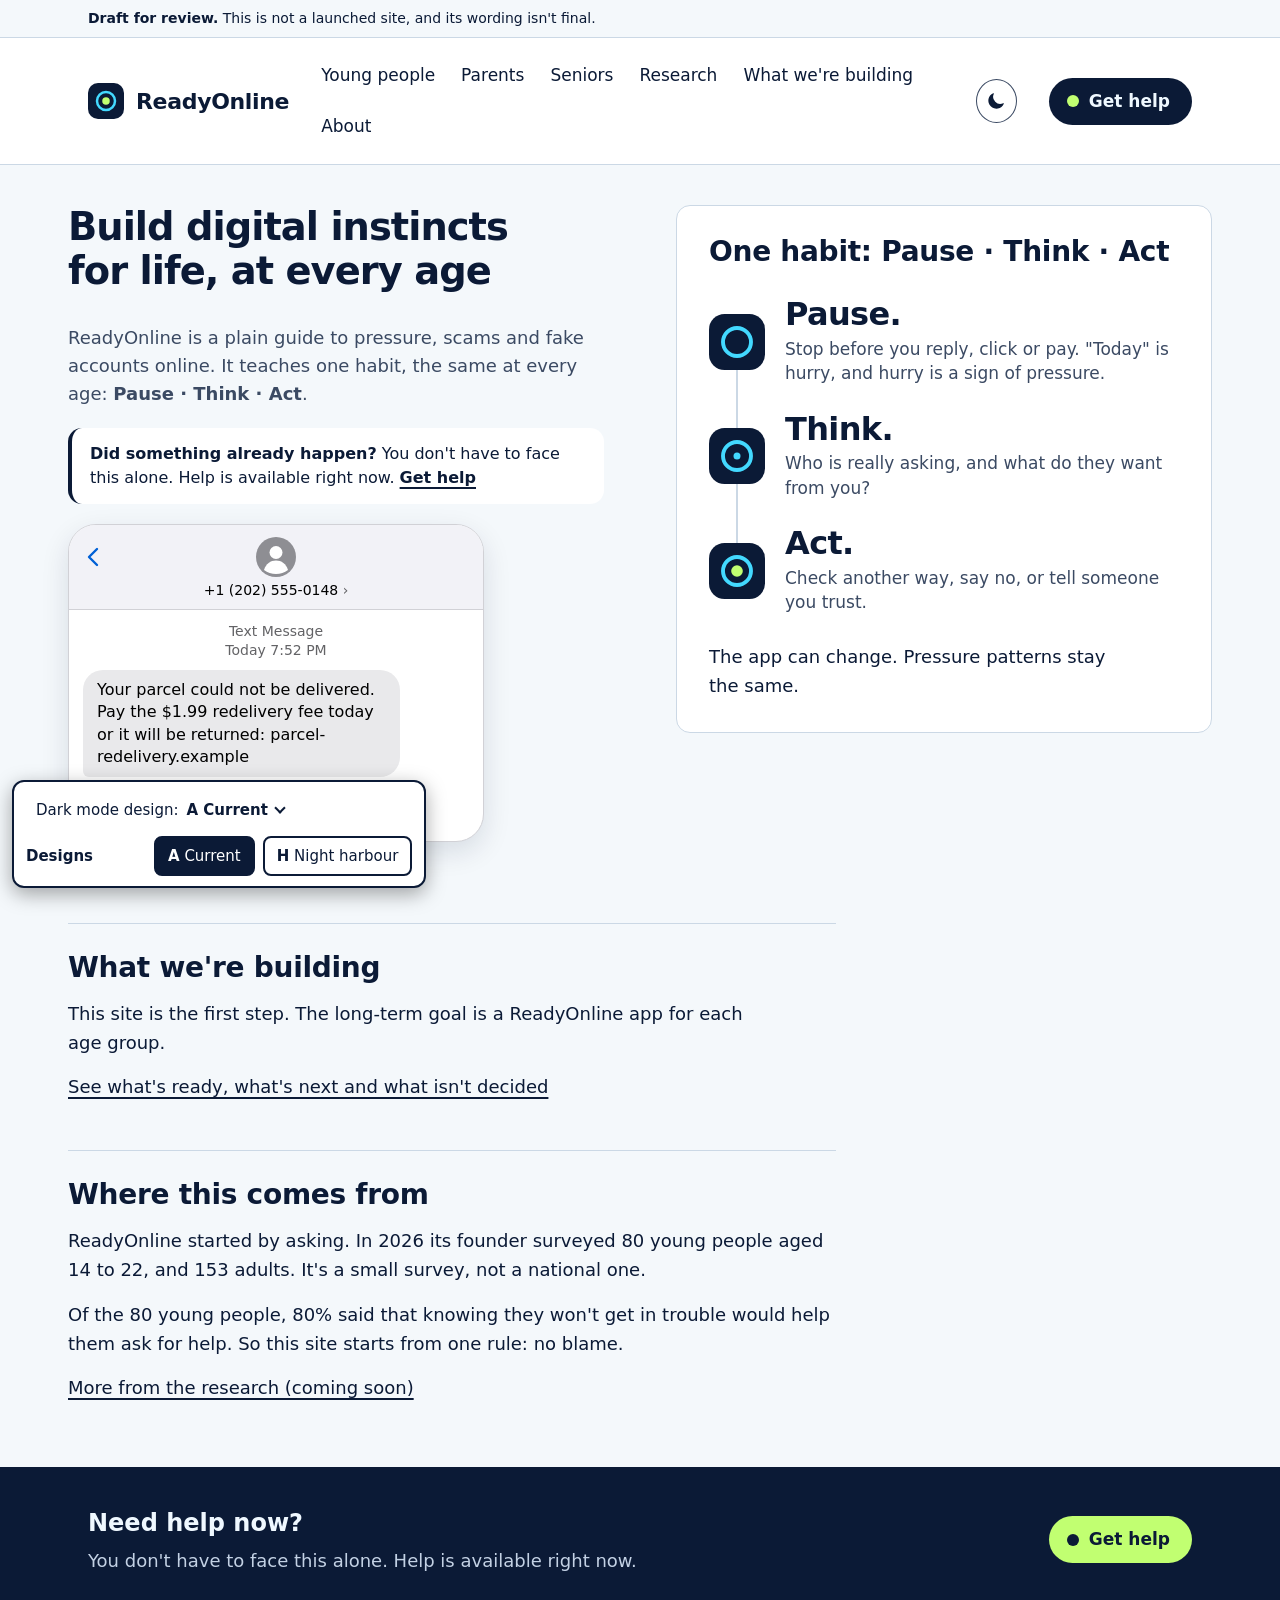
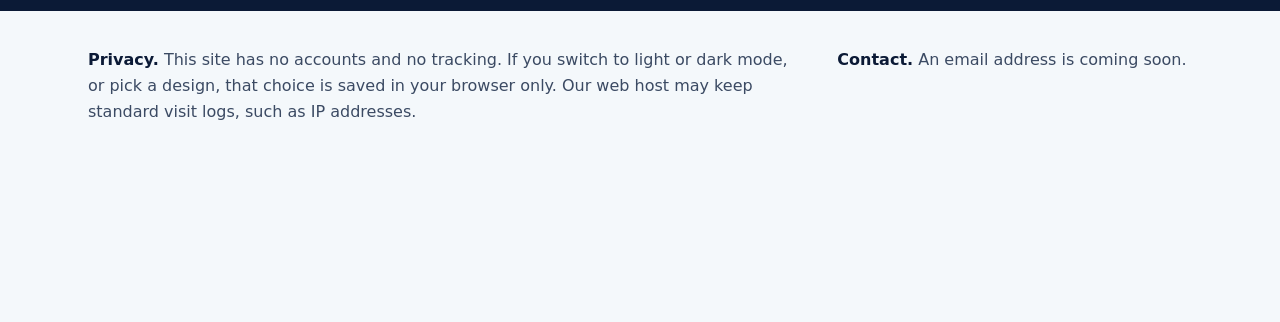
==== docs/index.html @ b39a831c "Trim the demo for Ngoc (Fable job 5, D-066) - Young people is a short chooser; each age group has it" ====
<!doctype html>
<html lang="en">
<head>
<meta charset="utf-8">
<meta name="viewport" content="width=device-width, initial-scale=1">
<meta name="robots" content="noindex, nofollow">
<title>ReadyOnline</title>
<meta name="description" content="ReadyOnline helps kids, teens, young adults, parents and seniors build one habit for staying safe online: Pause, Think, Act.">
<link rel="icon" href="favicon.svg" type="image/svg+xml">
<link rel="stylesheet" href="styles.css">
<link rel="stylesheet" href="looks.css">
<script src="theme.js"></script>
<script src="looks.js"></script>
</head>
<body>
<a class="skip-link" href="#main">Skip to main content</a>
<div class="draft-note"><p class="wrap"><strong>Draft for review.</strong> This is not a launched site, and its wording isn't final.</p></div>
<header class="site-header">
  <div class="wrap header-inner">
    <a class="brand" href="index.html">
      <svg class="mark" width="36" height="36" viewBox="0 0 36 36" aria-hidden="true" focusable="false"><rect class="mark-tile" width="36" height="36" rx="10" fill="#0b1a36"/><circle class="mark-ring" cx="18" cy="18" r="9" fill="none" stroke="#43d9ff" stroke-width="2.5"/><circle class="mark-dot" cx="18" cy="18" r="3.75" fill="#c1ff71"/></svg>
      ReadyOnline
    </a>
    <nav class="main-nav" aria-label="Main">
      <ul>
        <li><a href="young-people/index.html">Young people</a></li>
        <li><a href="parents/index.html">Parents</a></li>
        <li><a href="seniors/index.html">Seniors</a></li>
        <li><a href="research/index.html">Research</a></li>
        <li><a href="what-were-building/index.html">What we're building</a></li>
        <li><a href="about/index.html">About</a></li>
      </ul>
    </nav>
    <button class="theme-toggle" type="button" aria-pressed="false" title="Dark mode" hidden>
      <svg class="icon-moon" viewBox="0 0 24 24" aria-hidden="true" focusable="false"><path fill="currentColor" d="M20.7 14.6A8.5 8.5 0 0 1 9.4 3.3a.6.6 0 0 0-.8-.7A9.7 9.7 0 1 0 21.4 15.4a.6.6 0 0 0-.7-.8Z"/></svg>
      <svg class="icon-sun" viewBox="0 0 24 24" aria-hidden="true" focusable="false"><circle cx="12" cy="12" r="4.5" fill="currentColor"/><path stroke="currentColor" stroke-width="2" stroke-linecap="round" d="M12 1.5v2.5M12 20v2.5M1.5 12H4M20 12h2.5M4.6 4.6l1.8 1.8M17.6 17.6l1.8 1.8M4.6 19.4l1.8-1.8M17.6 6.4l1.8-1.8"/></svg>
      <span class="visually-hidden">Dark mode</span>
    </button>
    <a class="help-link" href="get-help/index.html">Get help</a>
  </div>
</header>

<main id="main" class="wrap home-page">
  <div class="hero home-top">
    <h1>Build digital instincts for life, at every age</h1>
    <div class="home-intro">
      <p class="lead">ReadyOnline is a plain guide to pressure, scams and fake accounts online. It teaches one habit, the same at every age: <strong>Pause · Think · Act</strong>.</p>
      <p class="home-help"><strong>Did something already happen?</strong> You don't have to face this alone. Help is available right now. <a href="get-help/index.html"><strong>Get help</strong></a></p>
    </div>
    <figure class="sms home-example" aria-labelledby="sms-caption">
      <div class="sms-screen">
        <div class="sms-top">
          <svg class="sms-back" viewBox="0 0 12 20" aria-hidden="true" focusable="false"><path d="M10 2 2 10l8 8" fill="none" stroke="currentColor" stroke-width="2.4" stroke-linecap="round" stroke-linejoin="round"/></svg>
          <div class="sms-contact">
            <svg class="sms-avatar" viewBox="0 0 40 40" aria-hidden="true" focusable="false"><circle cx="20" cy="20" r="20" class="sms-avatar-bg"/><circle cx="20" cy="15.5" r="6.5" class="sms-avatar-fg"/><path d="M8 33c1.8-6.2 6.6-9.5 12-9.5s10.2 3.3 12 9.5a19.9 19.9 0 0 1-24 0Z" class="sms-avatar-fg"/></svg>
            <p class="sms-number"><span class="visually-hidden">From </span>+1 (202) 555-0148<span class="sms-chevron" aria-hidden="true"> ›</span></p>
          </div>
        </div>
        <div class="sms-thread">
          <p class="sms-meta">Text Message<br>Today 7:52 PM</p>
          <p class="sms-bubble">Your parcel could not be delivered. Pay the $1.99 redelivery fee today or it will be returned: parcel-redelivery.example</p>
          <p class="sms-junk">The sender is not in your contact list.<br><span class="sms-junk-link">Report Junk</span></p>
        </div>
      </div>
      <figcaption id="sms-caption">A made-up example of a text many people get.</figcaption>
    </figure>
    <section class="home-habit" aria-labelledby="habit-title">
      <h2 id="habit-title">One habit: Pause · Think · Act</h2>
        <ol class="pta" aria-label="The habit, in three steps">
          <li>
            <svg class="mark" width="56" height="56" viewBox="0 0 36 36" aria-hidden="true" focusable="false"><rect class="mark-tile" width="36" height="36" rx="10" fill="#0b1a36"/><circle class="mark-ring" cx="18" cy="18" r="9" fill="none" stroke="#43d9ff" stroke-width="2.5"/></svg>
            <p><span class="pta-word">Pause.</span> <span class="pta-line">Stop before you reply, click or pay. "Today" is hurry, and hurry is a sign of pressure.</span></p>
          </li>
          <li>
            <svg class="mark" width="56" height="56" viewBox="0 0 36 36" aria-hidden="true" focusable="false"><rect class="mark-tile" width="36" height="36" rx="10" fill="#0b1a36"/><circle class="mark-ring" cx="18" cy="18" r="9" fill="none" stroke="#43d9ff" stroke-width="2.5"/><circle class="mark-think" cx="18" cy="18" r="2.25" fill="#43d9ff"/></svg>
            <p><span class="pta-word">Think.</span> <span class="pta-line">Who is really asking, and what do they want from you?</span></p>
          </li>
          <li>
            <svg class="mark" width="56" height="56" viewBox="0 0 36 36" aria-hidden="true" focusable="false"><rect class="mark-tile" width="36" height="36" rx="10" fill="#0b1a36"/><circle class="mark-ring" cx="18" cy="18" r="9" fill="none" stroke="#43d9ff" stroke-width="2.5"/><circle class="mark-dot" cx="18" cy="18" r="3.75" fill="#c1ff71"/></svg>
            <p><span class="pta-word">Act.</span> <span class="pta-line">Check another way, say no, or tell someone you trust.</span></p>
          </li>
        </ol>
      <p>The app can change. Pressure patterns stay the same.</p>
    </section>
  </div>
  <section class="home-section prose" aria-labelledby="building-title">
    <h2 id="building-title">What we're building</h2>
    <p>This site is the first step. The long-term goal is a ReadyOnline app for each age group.</p>
    <p><a href="what-were-building/index.html">See what's ready, what's next and what isn't decided</a></p>
  </section>
  <section class="home-section prose" aria-labelledby="research-title">
    <h2 id="research-title">Where this comes from</h2>
    <p>ReadyOnline started by asking. In 2026 its founder surveyed 80 young people aged 14 to 22, and 153 adults. It's a small survey, not a national one.</p>
    <p>Of the 80 young people, 80% said that knowing they won't get in trouble would help them ask for help. So this site starts from one rule: no blame.</p>
    <p><a href="research/index.html">More from the research (coming soon)</a></p>
  </section>
</main>


<aside class="help-band" aria-label="Get help">
  <div class="wrap help-band-inner">
    <div>
      <p class="help-band-title">Need help now?</p>
      <p>You don't have to face this alone. Help is available right now.</p>
    </div>
    <a class="help-link" href="get-help/index.html">Get help</a>
  </div>
</aside>

<footer class="site-footer">
  <div class="wrap footer-grid">
    <p><strong>Privacy.</strong> This site has no accounts and no tracking. If you switch to light or dark mode, or pick a design, that choice is saved in your browser only. Our web host may keep standard visit logs, such as IP addresses.</p>
    <p><strong>Contact.</strong> An email address is coming soon.</p>
  </div>
</footer>
</body>
</html>
---- docs/styles.css ----
/* ReadyOnline Phase 1 site: shared styles.
   Light and calm, with Ngoc's navy, cyan and lime kept as accents.
   Cyan and lime are fills and accents only, never text on white. */

:root {
  color-scheme: light;
  --paper: #f4f8fb;
  --surface: #ffffff;
  --ink: #0b1a36;
  --ink-soft: #3b4a63;
  --line: #cbd8e5;
  --cyan: #43d9ff;
  --hover-tint: #e3f7fd;
  --lime: #c1ff71;
  --lime-strong: #a8f04c;
  --navy: #0b1a36;
  --tile: #0b1a36;
  --help-bg: #0b1a36;
  --help-bg-hover: #142a52;
  --help-text: #eff8ff;
  --help-dot: #c1ff71;
  --band-bg: #0b1a36;
  --band-edge: #0b1a36;
  --on-band: #eff8ff;
  --on-band-soft: #c3d1e4;

  --font: "Avenir Next", Avenir, "Segoe UI", system-ui, -apple-system, sans-serif;
  --wrap: 1200px;
  --gutter: clamp(20px, 4vw, 48px);
  --radius: 14px;
}

/* Dark: Ngoc's navy world, calmed. Same tokens, so every component follows. */
@media (prefers-color-scheme: dark) {
  :root:not([data-theme="light"]) {
    color-scheme: dark;
    --paper: #050d1c;
    --surface: #0c1a31;
    --ink: #eef5fc;
    --ink-soft: #b4c3d7;
    --line: #233a5e;
    --hover-tint: #102b45;
    --tile: #142a52;
    --help-bg: #c1ff71;
    --help-bg-hover: #a8f04c;
    --help-text: #0b1a36;
    --help-dot: #0b1a36;
    --band-bg: #0c1a31;
    --band-edge: #233a5e;
    --on-band: #eef5fc;
    --on-band-soft: #b4c3d7;
  }
}

:root[data-theme="dark"] {
  color-scheme: dark;
  --paper: #050d1c;
  --surface: #0c1a31;
  --ink: #eef5fc;
  --ink-soft: #b4c3d7;
  --line: #233a5e;
  --hover-tint: #102b45;
  --tile: #142a52;
  --help-bg: #c1ff71;
  --help-bg-hover: #a8f04c;
  --help-text: #0b1a36;
  --help-dot: #0b1a36;
  --band-bg: #0c1a31;
  --band-edge: #233a5e;
  --on-band: #eef5fc;
  --on-band-soft: #b4c3d7;
}

*,
*::before,
*::after {
  box-sizing: border-box;
}

html {
  -webkit-text-size-adjust: 100%;
  text-size-adjust: 100%;
}

body {
  margin: 0;
  background: var(--paper);
  color: var(--ink);
  font-family: var(--font);
  font-size: 1.125rem; /* 18px */
  line-height: 1.6;
  font-weight: 400;
  min-height: 100vh;
  display: flex;
  flex-direction: column;
}

main {
  flex: 1 0 auto;
}

h1,
h2,
h3 {
  margin: 0;
  font-weight: 700;
  line-height: 1.15;
  letter-spacing: -0.01em;
  text-wrap: balance;
}

p,
dd,
.pta-line,
.door-line {
  margin: 0;
  text-wrap: pretty;
}

a {
  color: var(--ink);
  text-decoration-thickness: 2px;
  text-underline-offset: 4px;
}

:focus-visible {
  outline: 3px solid var(--ink);
  outline-offset: 3px;
  border-radius: 4px;
}

.wrap {
  max-width: var(--wrap);
  margin-inline: auto;
  padding-inline: var(--gutter);
}

/* Skip link: hidden until focused */
.skip-link {
  position: absolute;
  left: 12px;
  top: -100px;
  z-index: 10;
  padding: 10px 16px;
  background: var(--surface);
  color: var(--ink);
  font-weight: 600;
  border-radius: 8px;
}

.skip-link:focus {
  top: 12px;
}

/* The ReadyOnline mark: a navy tile with a cyan ring and a lime dot */
.mark {
  display: block;
  flex: none;
}

.mark-tile { fill: var(--tile); }
.mark-ring { fill: none; stroke: var(--cyan); }
.mark-think { fill: var(--cyan); }
.mark-dot { fill: var(--lime); }

.visually-hidden {
  position: absolute;
  width: 1px;
  height: 1px;
  overflow: hidden;
  clip-path: inset(50%);
  white-space: nowrap;
}

/* Light/dark switch: hidden until theme.js runs; without JavaScript the system setting applies */
.theme-toggle {
  display: inline-grid;
  place-items: center;
  width: 44px;
  height: 44px;
  padding: 0;
  border: 1px solid var(--ink-soft);
  border-radius: 50%;
  background: var(--surface);
  color: var(--ink);
  cursor: pointer;
}

.theme-toggle[hidden] {
  display: none;
}

.theme-toggle:hover {
  border-color: var(--ink);
}

.theme-toggle svg {
  width: 20px;
  height: 20px;
}

.theme-toggle[aria-pressed="true"] .icon-moon,
.theme-toggle[aria-pressed="false"] .icon-sun {
  display: none;
}

/* ---------- Work-in-progress banner (Get help page) ---------- */

.wip {
  background: var(--band-bg);
  color: var(--on-band);
  border-bottom: 4px solid var(--lime);
}

.wip p {
  padding-block: 16px;
  max-width: 62rem;
}

.wip a {
  color: var(--lime);
}

.wip :focus-visible {
  outline-color: var(--lime);
}

/* Draft notice: on every page during the review period. Remove at launch,
   together with the robots meta tag in each page's head. */
.draft-note {
  border-bottom: 1px solid var(--line);
  font-size: 0.875rem; /* 14px */
  line-height: 1.5;
}

.draft-note p {
  margin-block: 0;
  padding-block: 8px;
}

/* ---------- Header ---------- */

.site-header {
  background: var(--surface);
  border-bottom: 1px solid var(--line);
}

.header-inner {
  display: flex;
  align-items: center;
  gap: 32px;
  padding-block: 14px;
}

.brand {
  display: inline-flex;
  align-items: center;
  gap: 12px;
  color: var(--ink);
  font-size: 1.375rem;
  font-weight: 700;
  letter-spacing: -0.015em;
  text-decoration: none;
}

.main-nav {
  margin-left: auto;
}

.main-nav ul {
  display: flex;
  flex-wrap: wrap;
  gap: 4px 26px;
  margin: 0;
  padding: 0;
  list-style: none;
}

.main-nav a {
  display: inline-block;
  padding: 10px 0 7px;
  color: var(--ink);
  font-size: 1.0625rem; /* 17px */
  font-weight: 500;
  text-decoration: none;
  border-bottom: 3px solid transparent;
}

.main-nav a:hover {
  border-bottom-color: var(--cyan);
}

.main-nav a[aria-current] {
  font-weight: 700;
  border-bottom-color: var(--ink);
}

/* Get help: the one action that always stands apart */
.help-link {
  display: inline-flex;
  align-items: center;
  gap: 10px;
  min-height: 46px;
  padding: 10px 22px 10px 18px;
  border-radius: 999px;
  background: var(--help-bg);
  color: var(--help-text);
  font-weight: 700;
  font-size: 1.0625rem;
  text-decoration: none;
  white-space: nowrap;
}

.help-link::before {
  content: "";
  width: 12px;
  height: 12px;
  border-radius: 50%;
  background: var(--help-dot);
}

.help-link:hover {
  background: var(--help-bg-hover);
}

.help-link[aria-current="page"] {
  box-shadow: 0 0 0 3px var(--surface), 0 0 0 5px var(--ink);
}

/* Laptop widths below a full row: links move to a second row */
@media (max-width: 1099px) {
  .header-inner {
    display: grid;
    grid-template-columns: 1fr auto auto;
    grid-template-areas:
      "brand toggle help"
      "nav nav nav";
    gap: 8px 12px;
  }

  .brand {
    grid-area: brand;
  }

  .help-link {
    grid-area: help;
  }

  .theme-toggle {
    grid-area: toggle;
  }

  .main-nav {
    grid-area: nav;
    margin-left: 0;
  }
}

/* Phones: all six links stay visible, in two columns */
@media (max-width: 640px) {
  .main-nav ul {
    display: grid;
    grid-template-columns: 1fr 1fr;
    gap: 0 16px;
  }

  .help-link {
    padding-inline: 14px 18px;
  }
}

@media (max-width: 420px) {
  .brand {
    gap: 8px;
    font-size: 1.1875rem;
  }

  .brand .mark {
    width: 30px;
    height: 30px;
  }

  .header-inner .help-link {
    gap: 8px;
    padding-inline: 12px 14px;
  }
}

/* ---------- Home ---------- */

.hero {
  display: grid;
  grid-template-columns: minmax(0, 7fr) minmax(0, 5fr);
  gap: 56px;
  align-items: center;
  padding-block: 56px 48px;
}

.hero h1 {
  font-size: clamp(2.5rem, 4.4vw, 3.75rem);
  line-height: 1.06;
  letter-spacing: -0.025em;
  max-width: 14ch;
}

.hero .lead {
  margin-top: 24px;
  max-width: 34rem;
  font-size: 1.3125rem; /* 21px */
  color: var(--ink-soft);
}

/* Pause, Think, Act: the mark builds up one step at a time */
.pta {
  position: relative;
  margin: 0;
  padding: 0;
  list-style: none;
}

.pta::before {
  /* the line that joins the three steps */
  content: "";
  position: absolute;
  left: 27px;
  top: 30px;
  bottom: 30px;
  width: 2px;
  background: var(--line);
}

.pta li {
  position: relative;
  display: grid;
  grid-template-columns: 56px 1fr;
  gap: 20px;
  align-items: center;
}

.pta li + li {
  margin-top: 26px;
}

.pta-word {
  display: block;
  font-size: 2rem;
  font-weight: 700;
  line-height: 1.1;
  letter-spacing: -0.02em;
}

.pta-line {
  display: block;
  margin-top: 4px;
  color: var(--ink-soft);
  font-size: 1.0625rem;
  line-height: 1.45;
}

/* Doors: four ways in, as one band */
.doors {
  padding-block: 8px 72px;
}

.doors h2 {
  font-size: 1.5rem;
  margin-bottom: 18px;
}

.door-list {
  display: grid;
  grid-template-columns: repeat(4, minmax(0, 1fr));
  margin: 0;
  padding: 0;
  list-style: none;
  background: var(--surface);
  border: 1px solid var(--line);
  border-radius: var(--radius);
  overflow: hidden;
}

.door-list li + li {
  border-left: 1px solid var(--line);
}

.door {
  display: block;
  height: 100%;
  padding: 26px 26px 30px;
  color: var(--ink);
  text-decoration: none;
  border-top: 4px solid transparent;
}

.door:hover {
  background: var(--hover-tint);
  border-top-color: var(--cyan);
}

.door:focus-visible {
  outline-offset: -5px;
  border-radius: var(--radius);
}

.door-name {
  display: block;
  font-size: 1.625rem;
  font-weight: 700;
  letter-spacing: -0.015em;
  text-decoration: underline;
  text-decoration-color: var(--cyan);
  text-decoration-thickness: 3px;
  text-underline-offset: 7px;
}

.door-line {
  display: block;
  margin-top: 12px;
  color: var(--ink-soft);
  font-size: 1.0625rem;
  line-height: 1.5;
}

@media (max-width: 900px) {
  .hero {
    grid-template-columns: 1fr;
    gap: 40px;
    padding-block: 40px 40px;
  }

  .door-list {
    grid-template-columns: 1fr 1fr;
  }

  .door-list li:nth-child(3) {
    border-left: 0;
  }

  .door-list li:nth-child(n + 3) {
    border-top: 1px solid var(--line);
  }
}

@media (max-width: 480px) {
  .door-list {
    grid-template-columns: 1fr;
  }

  .door-list li + li {
    border-left: 0;
    border-top: 1px solid var(--line);
  }
}

/* ---------- Inner pages ---------- */

.page {
  padding-block: 56px 72px;
}

.page h1 {
  font-size: clamp(2.25rem, 3.6vw, 3rem);
  letter-spacing: -0.02em;
}

.page .lead {
  margin-top: 16px;
  max-width: 40rem;
  font-size: 1.3125rem;
  color: var(--ink-soft);
}

.soon {
  display: inline-flex;
  align-items: center;
  gap: 10px;
  margin-top: 28px;
  padding: 8px 16px 8px 12px;
  border: 1px dashed var(--ink-soft);
  border-radius: 999px;
  color: var(--ink-soft);
  font-size: 1rem;
  font-weight: 600;
}

.soon::before {
  content: "";
  width: 12px;
  height: 12px;
  border: 2px solid var(--ink-soft);
  border-radius: 50%;
}

/* Young people: Kids and Teens side by side */
.split {
  display: grid;
  grid-template-columns: 1fr 1fr;
  gap: 24px;
  margin-top: 40px;
}

.split section {
  padding: 28px;
  background: var(--surface);
  border: 1px solid var(--line);
  border-radius: var(--radius);
  scroll-margin-top: 24px;
}

.split section:target {
  border-color: var(--ink);
  box-shadow: 0 0 0 1px var(--ink);
}

.split h2 {
  font-size: 1.75rem;
}

.split p:not(.soon) {
  margin-top: 10px;
  color: var(--ink-soft);
}

.split .soon {
  margin-top: 20px;
}

@media (max-width: 720px) {
  .split {
    grid-template-columns: 1fr;
  }
}

/* ---------- Get help page ---------- */

.danger {
  margin-top: 28px;
  max-width: 40rem;
  padding: 16px 20px;
  background: var(--surface);
  border-left: 5px solid var(--ink);
  border-radius: 4px;
  font-weight: 600;
}

.routes-title {
  margin-top: 48px;
  font-size: 1.75rem;
}

.routes {
  margin-top: 8px;
  max-width: 52rem;
}

.route {
  padding-block: 28px;
  border-bottom: 1px solid var(--line);
}

.route h3 {
  font-size: 1.5rem;
}

.route > p {
  margin-top: 8px;
  max-width: 40rem;
}

.route .advice {
  font-weight: 600;
}

.route dl {
  display: grid;
  grid-template-columns: 11rem 1fr;
  gap: 8px 24px;
  margin: 18px 0 0;
  padding: 18px 22px;
  background: var(--surface);
  border: 1px solid var(--line);
  border-radius: var(--radius);
}

.route dt {
  color: var(--ink-soft);
  font-weight: 600;
}

.route dd {
  margin: 0;
}

.number {
  font-size: 1.25rem;
  font-weight: 700;
  letter-spacing: 0.02em;
  font-variant-numeric: tabular-nums;
}

.sample {
  display: inline-block;
  margin-left: 8px;
  padding: 0 8px;
  border: 1px solid var(--ink-soft);
  border-radius: 6px;
  color: var(--ink-soft);
  font-size: 0.875rem; /* 14px, the floor */
  font-weight: 600;
  letter-spacing: 0;
  vertical-align: 2px;
}

@media (max-width: 640px) {
  .route dl {
    grid-template-columns: 1fr;
    gap: 2px;
  }

  .route dd + dt {
    margin-top: 10px;
  }
}

/* ---------- Help band (bottom of every page) ---------- */

.help-band {
  background: var(--band-bg);
  color: var(--on-band);
  border-top: 1px solid var(--band-edge);
}

.help-band-inner {
  display: flex;
  align-items: center;
  justify-content: space-between;
  gap: 24px 40px;
  flex-wrap: wrap;
  padding-block: 36px;
}

.help-band-title {
  font-size: 1.5rem;
  font-weight: 700;
}

.help-band p + p {
  margin-top: 4px;
  color: var(--on-band-soft);
}

.help-band .help-link {
  background: var(--lime);
  color: var(--navy);
}

.help-band .help-link::before {
  background: var(--navy);
}

.help-band .help-link:hover {
  background: var(--lime-strong);
}

.help-band .help-link[aria-current="page"] {
  box-shadow: 0 0 0 3px var(--band-bg), 0 0 0 5px var(--lime);
}

.help-band :focus-visible {
  outline-color: var(--lime);
}

/* ---------- Footer ---------- */

.site-footer {
  padding-block: 36px 48px;
  color: var(--ink-soft);
  font-size: 1rem;
}

.footer-grid {
  display: grid;
  grid-template-columns: minmax(0, 2fr) minmax(0, 1fr);
  gap: 24px 40px;
}

.site-footer strong {
  color: var(--ink);
}

@media (max-width: 800px) {
  .footer-grid {
    grid-template-columns: 1fr;
  }
}

/* ---------- Young people: age sections and shared help ---------- */
.young-page { width: 100%; }
.young-page > .lead, .young-page > p { max-width: 46rem; }
.help-now {
  max-width: 48rem;
  margin: 28px 0 24px;
  padding: 20px 24px;
  border-left: 4px solid var(--ink);
  background: var(--surface);
  color: var(--ink);
  border-radius: var(--radius);
}
.age-anchor, .threat-block { scroll-margin-top: 24px; }
.prose { overflow-wrap: break-word; }
.prose h2 { font-size: clamp(1.75rem, 3vw, 2.25rem); }
.prose h3 { font-size: 1.5rem; line-height: 1.35; }
.prose h4 { margin: 0; font-size: 1.25rem; line-height: 1.4; }
.prose p + p, .prose h2 + p, .prose h3 + p, .prose h4 + p { margin-top: 16px; }
.prose h3 { margin-top: 30px; }
.prose ul, .prose ol { margin-block: 16px; padding-left: 1.5em; }
.prose li + li { margin-top: 12px; }
.prose blockquote,
.prose .callout {
  margin: 24px 0;
  padding: 20px 24px;
  border: 1px solid var(--line);
  border-left: 4px solid var(--ink);
  border-radius: var(--radius);
  background: var(--surface);
}
.proposal { color: var(--ink-soft); font-size: 1rem; margin-bottom: 16px; }

/* ---------- Age pages: one short page per group (D-066) ---------- */
.age-page { width: 100%; }
.age-page > :not(.walkthrough) { max-width: 48rem; }
.age-page > .walkthrough { max-width: 60rem; }
.age-page > h2 { margin-top: 44px; }
.age-page > .callout + h2 { margin-top: 40px; }
.age-page .lead { margin-top: 12px; }
.age-page h2[id], .age-page .walkthrough { scroll-margin-top: 24px; }
.crumb { margin-bottom: 12px; font-size: 1rem; line-height: 1.5; }
.crumb a::before { content: "\2190\00a0"; }
.age-page h1 + .proposal { margin-top: 8px; }
.walk-help { margin-top: 20px; }
.grown-up-note { margin-top: 0; }
.read-aloud {
  margin-top: 32px;
  padding: 4px 24px 24px;
  border: 2px solid var(--line);
  border-radius: var(--radius);
}
.read-aloud > h2 { margin-top: 24px; }
.read-aloud > h2:first-child { margin-top: 20px; }
.walkthrough > h2 { margin: 0; font-size: 1.5rem; line-height: 1.4; }
.walkthrough > h2 + p { margin-top: 12px; }
.chooser { padding-block: 8px 24px; }
.chooser .door-list { margin-top: 8px; }
.soon-line { color: var(--ink-soft); }
.proposal-inline { display: block; margin-top: 4px; color: var(--ink-soft); font-size: 1rem; }
@media (max-width: 480px) {
  .read-aloud { padding: 4px 16px 20px; }
}

/* ---------- Shared threat disclosure ---------- */
.threat-block {
  max-width: 54rem;
  margin-block: 16px 56px;
  padding: 22px 24px;
  background: var(--surface);
  border: 1px solid var(--line);
  border-radius: var(--radius);
}
.threat-block summary { cursor: pointer; }
.threat-block summary h2 { display: inline; font-size: 1.5rem; line-height: 1.4; }
.threat-block[open] summary { margin-bottom: 24px; }

/* ---------- Sign chips (used by the walk-through) ---------- */
.sign-chips { display: flex; flex-wrap: wrap; gap: 8px; margin: 16px 0; padding: 0; list-style: none; }
.sign-chips li { padding: 5px 9px; color: var(--ink); background: var(--paper); border: 1px solid var(--ink-soft); border-radius: 20px; font-size: 0.875rem; line-height: 1.5; }
.sign-chips .is-lit { background: var(--ink); color: var(--paper); border-color: var(--ink); font-weight: 700; }
.sign-chips .is-lit::before { content: "✓ "; }

/* ---------- Walk-through: numbered list first, optional stepper ---------- */
.walkthrough { margin-top: 24px; padding: 24px; border: 1px solid var(--line); background: var(--surface); border-radius: var(--radius); }
.walk-steps > li { padding-block: 12px; }
.walk-controls { display: flex; flex-wrap: wrap; align-items: center; justify-content: space-between; gap: 12px; margin-block: 24px; }
.walk-controls button {
  min-width: 70px;
  min-height: 44px;
  padding: 8px 16px;
  font: inherit;
  background: var(--surface);
  color: var(--ink);
  border: 2px solid var(--ink-soft);
  border-radius: var(--radius);
  cursor: pointer;
}
.walk-controls button:hover { background: var(--hover-tint); }
.walk-controls button[aria-disabled="true"] { color: var(--ink-soft); border-style: dashed; cursor: default; }
.walk-controls .walk-progress { margin: 0; font-size: 1rem; }
.walk-layout { display: grid; grid-template-columns: minmax(0, 1fr) minmax(0, 1fr); gap: 24px; align-items: start; }
.walk-stage { min-width: 0; }
/* The free skin: a made-up in-game screen, so the chat reads as a game, not as the site.
   Fixed game colours in both light and dark mode; no animation. */
.game-screen {
  position: relative;
  display: flex;
  flex-direction: column;
  min-height: 430px;
  overflow: hidden;
  border: 3px solid #05070c;
  border-radius: 12px;
  background:
    radial-gradient(circle at 64% 17%, #f3e7c4 0 9px, rgba(243, 231, 196, 0.22) 10px 24px, transparent 25px),
    radial-gradient(ellipse 58% 20% at 22% 60%, #2c4636 97%, transparent 100%),
    radial-gradient(ellipse 52% 17% at 80% 62%, #263d33 97%, transparent 100%),
    linear-gradient(180deg, #1d2c50 0%, #46659a 46%, #3b5735 59%, #26391f 100%);
  color: #f1f3f8;
  font-family: "Trebuchet MS", "Segoe UI", system-ui, sans-serif;
  text-shadow: 0 1px 0 #000000;
  box-shadow: 0 10px 28px rgba(5, 7, 12, 0.28);
}
.game-screen::before {
  /* the pause steps dim the game behind the chat */
  content: "";
  position: absolute;
  inset: 0;
  background: rgba(4, 6, 12, 0);
  pointer-events: none;
}
.is-paused .game-screen::before { background: rgba(4, 6, 12, 0.45); }
.game-hud {
  position: relative;
  display: flex;
  align-items: flex-start;
  justify-content: space-between;
  gap: 12px;
  padding: 10px 12px 0;
}
.game-hp { display: flex; align-items: center; gap: 8px; font-size: 0.875rem; font-weight: 700; }
.game-hp-bar { display: block; width: 92px; height: 10px; border: 1px solid rgba(255, 255, 255, 0.75); border-radius: 3px; background: rgba(0, 0, 0, 0.55); }
.game-hp-bar span { display: block; width: 74%; height: 100%; background: #5fe082; }
.game-timer { margin: 0; padding: 2px 8px; border-radius: 4px; background: #0b0f1c; color: #ffffff; font-size: 0.875rem; font-weight: 700; }
.game-map { position: relative; flex: none; width: 54px; height: 54px; border: 2px solid rgba(255, 255, 255, 0.75); border-radius: 50%; background: rgba(9, 14, 26, 0.7); }
.game-map-dot { position: absolute; left: 24px; top: 22px; width: 7px; height: 7px; border-radius: 50%; background: #ffd36b; }
.game-chatbox {
  position: relative;
  width: min(calc(100% - 20px), 23rem);
  margin: auto 10px 10px;
  padding: 0 0 8px;
  border: 1px solid #2a3350;
  border-radius: 6px;
  background: #0b0f1c;
  font-size: 0.9375rem;
  line-height: 1.4;
}
.game-tabs { display: flex; gap: 2px; padding: 0 6px; border-bottom: 1px solid #2a3350; font-size: 0.875rem; font-weight: 700; }
.game-tabs span { padding: 6px 10px 5px; color: #b9c0d0; border-bottom: 2px solid transparent; }
.game-tabs .is-on { color: #ffffff; border-bottom-color: #ff9bd2; }
.game-log { min-height: 7.5em; padding: 8px 10px 0; }
.game-line { margin: 0; overflow-wrap: anywhere; }
.game-line + .game-line { margin-top: 6px; }
.game-channel, .game-who { font-weight: 700; }
.game-whisper .game-channel, .game-whisper .game-who { color: #ff9bd2; }
.game-you .game-channel, .game-you .game-who { color: #8ee59b; }
.game-system { color: #ffd36b; }
.game-input { margin: 8px 8px 0; padding: 6px 10px; border: 1px solid #3a4462; border-radius: 4px; background: #141a2c; color: #c5cbd8; font-size: 0.875rem; }
.walk-extra { margin-top: 16px; }
.walk-extra .walk-habit { font-size: 1.75rem; font-weight: 700; }
.walk-stage .sign-chips, .walk-stage .walk-moves { padding: 0; list-style: none; }
.walk-stage .sign-chips li + li { margin: 0; }
.walk-moves { display: flex; flex-wrap: wrap; gap: 8px; }
.walk-stage .walk-moves li { margin: 0; padding: 6px 10px; border: 1px solid var(--ink-soft); border-radius: 8px; font-size: 0.875rem; }
.is-enhanced .walk-steps { margin: 0; padding: 0; list-style: none; }
.is-enhanced .walk-steps > li { padding: 0; }
.walk-steps > li[hidden] { display: none; }
@media (max-width: 760px) {
  .walk-layout { grid-template-columns: minmax(0, 1fr); }
  .walkthrough { padding: 20px 16px; }
  .walk-controls { gap: 8px; }
  .walk-controls button { padding-inline: 12px; }
}
/* There is deliberately no animation, including under reduced motion. */

/* ---------- Home doors: three young people's doors, then two adult doors ---------- */
main .doors .door-list.young-doors { display: grid; grid-template-columns: repeat(3, minmax(0, 1fr)); gap: 0; }
main .doors .door-list.adult-doors { display: grid; grid-template-columns: repeat(2, minmax(0, 1fr)); margin-top: 24px; }
main .doors .young-doors .door { display: block; padding: 24px 20px; }
main .doors .young-doors .door-name { font-size: clamp(1.125rem, 1.65vw, 1.5rem); line-height: 1.4; }
main .doors .young-doors .door-line { margin-top: 12px; font-size: 1rem; }
.door-proposal { display: block; margin-top: 16px; color: var(--ink-soft); font-size: 0.875rem; line-height: 1.5; }
main .doors .young-doors li { min-width: 0; }
main .doors .young-doors li:nth-child(3) { border-top: 0; }
@media (max-width: 760px) {
  main .doors .door-list.young-doors, main .doors .door-list.adult-doors { grid-template-columns: minmax(0, 1fr); }
  main .doors .young-doors li + li,
  main .doors .young-doors li:nth-child(3) { border-left: 0; border-top: 1px solid var(--line); }
}

/* ---------- Home: the message on the left, the habit on the right ---------- */
:root .home-page {
  width: 100%;
  max-width: 1240px;
  padding-bottom: 64px;
}
:root .home-page .home-top.hero {
  grid-template-columns: minmax(0, 1fr) minmax(0, 1fr);
  grid-template-areas: "heading habit" "intro habit" "example habit";
  grid-template-rows: auto auto 1fr;
  align-items: start;
  gap: 20px 72px;
  padding-block: 40px 0;
}
:root .home-page .home-top.hero > h1 {
  grid-area: heading;
  max-width: 22ch;
  font-size: clamp(2rem, 3vw, 2.5rem);
  line-height: 1.13;
}
.home-intro { grid-area: intro; min-width: 0; }
:root .home-page .home-top.hero .lead {
  margin-top: 12px;
  max-width: 38rem;
  font-size: 1.125rem;
  line-height: 1.55;
}
.home-help {
  margin-top: 20px;
  padding: 14px 18px;
  border-left: 4px solid var(--ink);
  border-radius: var(--radius);
  background: var(--surface);
  color: var(--ink);
  font-size: 1rem;
  line-height: 1.5;
}
.doors-note { margin-top: 12px; font-size: 1rem; line-height: 1.5; }
.home-example { grid-area: example; max-width: 34rem; margin-top: 4px; }
.home-habit {
  grid-area: habit;
  min-width: 0;
  padding: 28px 32px 32px;
  border: 1px solid var(--line);
  border-radius: var(--radius);
  background: var(--surface);
}
.home-habit h2 { font-size: 1.75rem; line-height: 1.25; margin-bottom: 28px; }
.home-habit > p { margin-top: 28px; }
@media (max-width: 480px) {
  .home-habit { padding: 20px 16px 24px; }
  .home-habit h2 { font-size: 1.5rem; margin-bottom: 20px; }
}
.home-section { max-width: 48rem; margin-top: 48px; padding-top: 28px; border-top: 1px solid var(--line); }
.home-section h2 { font-size: 1.75rem; }

/* A made-up message is real text, with no working address or animation. */
/* A trimmed phone screenshot of a text (SMS) from an unknown sender.
   Its own colours, like a phone screen; they follow light and dark mode. */
.sms {
  --sms-screen: #ffffff;
  --sms-bar: #f2f2f7;
  --sms-rule: #d1d1d6;
  --sms-text: #000000;
  --sms-soft: #636366;
  --sms-bubble: #e9e9eb;
  --sms-link: #0060d6;
  --sms-avatar: #8e8e93;
  margin: 0;
}
:root[data-theme="dark"] .sms {
  --sms-screen: #000000;
  --sms-bar: #1c1c1e;
  --sms-rule: #38383a;
  --sms-text: #ffffff;
  --sms-soft: #a1a1a8;
  --sms-bubble: #262628;
  --sms-link: #4aa0ff;
  --sms-avatar: #6c6c70;
}
@media (prefers-color-scheme: dark) {
  :root:not([data-theme="light"]) .sms {
    --sms-screen: #000000;
    --sms-bar: #1c1c1e;
    --sms-rule: #38383a;
    --sms-text: #ffffff;
    --sms-soft: #a1a1a8;
    --sms-bubble: #262628;
    --sms-link: #4aa0ff;
    --sms-avatar: #6c6c70;
  }
}
.sms-screen {
  max-width: 26rem;
  overflow: hidden;
  border: 1px solid var(--sms-rule);
  border-radius: 28px;
  background: var(--sms-screen);
  color: var(--sms-text);
  font-family: -apple-system, BlinkMacSystemFont, "SF Pro Text", "Helvetica Neue", system-ui, sans-serif;
  box-shadow: 0 10px 28px rgba(11, 26, 54, 0.12);
}
.sms-top {
  position: relative;
  padding: 12px 16px 10px;
  background: var(--sms-bar);
  border-bottom: 1px solid var(--sms-rule);
}
.sms-back {
  position: absolute;
  left: 18px;
  top: 22px;
  width: 12px;
  height: 20px;
  color: var(--sms-link);
}
.sms-contact { display: flex; flex-direction: column; align-items: center; gap: 4px; }
.sms-avatar { width: 40px; height: 40px; }
.sms-avatar-bg { fill: var(--sms-avatar); }
.sms-avatar-fg { fill: #ffffff; }
.sms .sms-number { margin: 0; font-size: 0.875rem; line-height: 1.3; color: var(--sms-text); }
.sms-chevron { color: var(--sms-soft); }
.sms-thread { padding: 12px 14px 14px; }
.sms .sms-meta, .sms .sms-junk {
  margin: 0;
  text-align: center;
  font-size: 0.875rem;
  line-height: 1.35;
  color: var(--sms-soft);
}
.sms .sms-bubble {
  max-width: 82%;
  margin: 10px 0 0;
  padding: 9px 14px;
  border-radius: 20px 20px 20px 6px;
  background: var(--sms-bubble);
  color: var(--sms-text);
  font-size: 1rem;
  line-height: 1.4;
  overflow-wrap: anywhere;
}
.sms .sms-junk { margin-top: 12px; }
.age-page .sms { margin: 20px 0 28px; }
.sms-junk-link { color: var(--sms-link); }
.sms figcaption { margin-top: 10px; color: var(--ink-soft); font-size: 0.875rem; }

/* ---------- What we're building: Now, Next, Later ---------- */
.building-page { width: 100%; }
.building-intro { max-width: 46rem; }
.building-intro > p { margin-top: 16px; }
.building-intro > p:first-of-type { font-size: 1.3125rem; color: var(--ink-soft); }
.building-phase { margin-top: 48px; padding-top: 28px; border-top: 1px solid var(--line); }
.building-phase > p, .building-phase > ul, .building-phase > h2, .building-phase > h3, .building-phase > .prose { max-width: 48rem; }
@media (max-width: 999px) {
  :root .home-page .home-top.hero {
    grid-template-columns: minmax(0, 1fr);
    grid-template-areas: "heading" "intro" "example" "habit";
    grid-template-rows: auto;
    gap: 24px;
  }
  :root .home-page .home-top.hero > h1 { max-width: 24ch; }
  .home-habit { margin-top: 8px; }
}

/* ---------- Seniors: generous reading measure ---------- */
.seniors-page {
  width: 100%;
  font-size: max(18px, 1em);
  line-height: 1.7;
}
.seniors-copy { max-width: 48rem; }
.seniors-page .help-now { max-width: none; }
:root .seniors-page.prose h2 { line-height: 1.3; }
:root .seniors-page.prose h3 { line-height: 1.35; }
.seniors-page .help-now h2 { font-size: 1.5rem; }
.seniors-section { scroll-margin-top: 24px; }
.seniors-copy > .seniors-section,
.parents-copy > .seniors-section {
  margin-top: 48px;
  padding-top: 32px;
  border-top: 1px solid var(--line);
}
.source-line {
  font-size: 1rem;
  line-height: 1.6;
  color: var(--ink-soft);
}
.seniors-page h2[id] { scroll-margin-top: 24px; }
.seniors-table {
  width: 100%;
  margin-top: 24px;
  border-collapse: collapse;
  table-layout: fixed;
  text-align: left;
  line-height: 1.6;
}
.seniors-table th, .seniors-table td {
  padding: 16px 12px;
  border: 1px solid var(--line);
  vertical-align: top;
  overflow-wrap: break-word;
}
.seniors-table th { background: var(--surface); }
@media (max-width: 480px) {
  .seniors-page .callout { padding: 20px 16px; }
  .seniors-table th, .seniors-table td { padding: 12px 8px; }
}

/* ---------- Parents: shared guidance ---------- */
.parents-page {
  width: 100%;
  font-size: max(18px, 1em);
  line-height: 1.7;
}
.parents-copy { max-width: 48rem; }
:root .parents-page.prose h2 { line-height: 1.3; }
:root .parents-page.prose h3 { line-height: 1.35; }
.parents-page h2[id], .parents-page h3[id] { scroll-margin-top: 24px; }
.parents-page .help-now { max-width: none; }
.parents-page .help-now h2 { font-size: 1.5rem; }
.parents-page .parents-copy > h2 { margin-top: 40px; }
/* Keep real table semantics and allow keyboard scrolling within the table box. */
.parents-table-scroll { max-width: 100%; overflow-x: auto; margin-block: 24px; }
.parents-table-scroll .seniors-table { min-width: 32rem; margin-top: 0; }
.parents-table-scroll:focus-visible { outline: 3px solid var(--ink); outline-offset: 3px; }
@media (max-width: 480px) {
  .parents-page .callout { padding: 20px 16px; }
}
---- docs/looks.css ----
/* Review only: two dark mode designs to compare (D-066).
   A "Current" (Ngoc's colours, the default, in styles.css) and H "Night harbour".
   looks.js sets data-look on <html>, and only in dark mode, so light mode and design A are untouched.
   Remove this file, looks.js and the fonts folder once one is chosen. */

/* ---------- Fonts for Night harbour ----------
   Saved in docs/fonts and served with the site, so no other website is contacted.
   Both are under the SIL Open Font License 1.1 (see fonts/*-LICENSE.txt).
   A browser downloads a font only when the chosen design uses it. */
@font-face { font-family: "Public Sans"; src: url("fonts/public-sans-latin-400-normal.woff2") format("woff2"); font-weight: 400; font-style: normal; font-display: swap; }
@font-face { font-family: "Public Sans"; src: url("fonts/public-sans-latin-600-normal.woff2") format("woff2"); font-weight: 600; font-style: normal; font-display: swap; }
@font-face { font-family: "Libre Baskerville"; src: url("fonts/libre-baskerville-latin-400-italic.woff2") format("woff2"); font-weight: 400; font-style: italic; font-display: swap; }
@font-face { font-family: "Libre Baskerville"; src: url("fonts/libre-baskerville-latin-600-normal.woff2") format("woff2"); font-weight: 600; font-style: normal; font-display: swap; }

/* ---------- The review switch (the same in every design) ---------- */

.look-panel {
  position: fixed;
  left: 12px;
  bottom: 12px;
  z-index: 20;
  max-width: calc(100% - 24px);
  padding: 8px;
  background: #ffffff;
  color: #0b1a36;
  border: 2px solid #0b1a36;
  border-radius: 12px;
  box-shadow: 0 6px 20px rgba(0, 0, 0, 0.35);
  font-family: "Avenir Next", Avenir, "Segoe UI", system-ui, -apple-system, sans-serif;
  font-size: 0.9375rem; /* 15px */
  font-weight: 400;
  line-height: 1.2;
  letter-spacing: 0;
}

.look-panel button {
  min-height: 40px;
  border: 2px solid #0b1a36;
  border-radius: 8px;
  background: #ffffff;
  color: #0b1a36;
  font: inherit;
  cursor: pointer;
}

.look-panel button:focus-visible {
  outline: 3px solid #0b1a36;
  outline-offset: 2px;
}

.look-toggle {
  display: inline-flex;
  align-items: center;
  gap: 8px;
  padding: 6px 12px;
}

.look-panel .look-toggle {
  border-color: transparent;
}

.look-toggle::after {
  /* a small chevron: up when folded (the list opens upward), down when open */
  content: "";
  width: 8px;
  height: 8px;
  border-right: 2px solid currentColor;
  border-bottom: 2px solid currentColor;
  transform: translateY(2px) rotate(-135deg);
}

.look-toggle[aria-expanded="true"]::after {
  transform: translateY(-2px) rotate(45deg);
}

.look-options {
  display: grid;
  gap: 8px;
  padding: 6px 4px 2px;
}

.look-options[hidden] {
  display: none;
}

.look-group {
  display: flex;
  flex-wrap: wrap;
  align-items: center;
  gap: 6px 8px;
}

.look-group-label {
  min-width: 7.5rem;
  font-weight: 700;
}

.look-group button {
  padding: 6px 12px;
}

.look-group button[aria-pressed="true"] {
  background: #0b1a36;
  color: #ffffff;
}

body.has-look-panel {
  padding-bottom: 72px;
}

body.has-look-panel.look-panel-open {
  padding-bottom: 150px;
}

/* Phones: the list opens as a grid of two columns over the page; closed, it is one short button */
@media (max-width: 640px) {
  .look-group {
    display: grid;
    grid-template-columns: 1fr 1fr;
  }

  .look-group-label {
    grid-column: 1 / -1;
  }

  .look-group button {
    text-align: left;
  }

  body.has-look-panel.look-panel-open {
    padding-bottom: 72px;
  }
}

/* =====================================================================
   H: Night harbour (written by Codex from a brief; merged and checked by Claude)
   ===================================================================== */

/* Night harbour: a quiet chart, read by a steady lighthouse.
   Sloping serif headings and ruled lists give the page a human rhythm.
   Warm light marks help. */

:root[data-look="harbour"] {
  color-scheme: dark;
  --paper: #0b1520;
  --surface: #112131;
  --ink: #e4ebf0;
  --ink-soft: #a9b8c4;
  --line: #657c90;
  --hover-tint: #1b3144;
  --tile: #112131;
  --cyan: #e4ebf0;
  --lime: #f1dc9a;
  --help-bg: #f1dc9a;
  --help-bg-hover: #f8e8b9;
  --help-text: #0b1520;
  --help-dot: #0b1520;
  --band-bg: #112131;
  --band-edge: #657c90;
  --on-band: #e4ebf0;
  --on-band-soft: #a9b8c4;
  --radius: 4px;
  --font: "Public Sans", "Segoe UI", system-ui, -apple-system, BlinkMacSystemFont, Arial, sans-serif;
  --chart-serif: "Libre Baskerville", Georgia, "Times New Roman", Times, serif;
  --port: #e2675f;
  --starboard: #4cc38a;
  --wrap: 1240px;
  --gutter: clamp(20px, 4vw, 48px);
  font-synthesis: none;
}

:root[data-look="harbour"] body {
  background: var(--paper);
  color: var(--ink);
  font: 400 1.125rem/1.65 var(--font);
}

:root[data-look="harbour"] h1,
:root[data-look="harbour"] h2,
:root[data-look="harbour"] h3 {
  font-family: var(--chart-serif);
  font-style: italic;
  font-weight: 400;
  letter-spacing: -0.025em;
  line-height: 1.25;
  color: var(--ink);
}

:root[data-look="harbour"] strong,
:root[data-look="harbour"] b {
  font-weight: 600;
}

:root[data-look="harbour"] a {
  color: var(--ink);
  text-decoration-thickness: 1px;
  text-underline-offset: 5px;
}

:root[data-look="harbour"] a:hover {
  text-decoration-thickness: 2px;
}

:root[data-look="harbour"] :focus-visible {
  outline: 3px solid var(--ink);
  outline-offset: 4px;
  border-radius: 2px;
}

:root[data-look="harbour"] .skip-link {
  background: var(--surface);
  color: var(--ink);
  border: 1px solid var(--line);
  border-radius: var(--radius);
  font-size: 1rem;
  font-weight: 600;
  max-width: calc(100% - 24px);
}

/* The mark's geometry is untouched. Its ring remains a clear white light. */
:root[data-look="harbour"] .mark {
  flex: none;
}

:root[data-look="harbour"] .mark-tile { fill: var(--tile); }
:root[data-look="harbour"] .mark-ring { fill: none; stroke: var(--ink); }
:root[data-look="harbour"] .mark-think { fill: var(--ink); }
:root[data-look="harbour"] .mark-dot { fill: var(--help-bg); }

:root[data-look="harbour"] .site-header {
  background: var(--paper);
  border-bottom: 1px solid var(--line);
}

:root[data-look="harbour"] .header-inner {
  display: grid;
  grid-template-columns: auto minmax(0, 1fr) 44px auto;
  grid-template-areas: "brand nav toggle help";
  gap: 20px;
  padding-block: 22px;
}

:root[data-look="harbour"] .brand {
  grid-area: brand;
  gap: 10px;
  font-family: var(--chart-serif);
  font-size: 1.375rem;
  font-style: normal;
  font-weight: 600;
  letter-spacing: -0.025em;
  white-space: nowrap;
}

:root[data-look="harbour"] .brand .mark {
  width: 36px;
  height: 36px;
}

:root[data-look="harbour"] .main-nav {
  grid-area: nav;
  margin-left: auto;
  min-width: 0;
}

:root[data-look="harbour"] .main-nav ul {
  gap: 0 16px;
}

:root[data-look="harbour"] .main-nav a {
  padding-block: 10px 8px;
  font-size: 1rem;
  font-weight: 400;
  line-height: 1.5;
  border-bottom: 2px solid transparent;
}

:root[data-look="harbour"] .main-nav a:hover {
  border-bottom-color: var(--ink-soft);
}

:root[data-look="harbour"] .main-nav a[aria-current] {
  color: var(--ink);
  border-bottom-color: var(--ink);
  font-weight: 600;
}

:root[data-look="harbour"] .theme-toggle {
  grid-area: toggle;
  font: inherit;
  width: 44px;
  height: 44px;
  border: 1px solid var(--line);
  border-radius: 50%;
  background: var(--paper);
  color: var(--ink);
}

:root[data-look="harbour"] .theme-toggle:hover {
  background: var(--hover-tint);
  border-color: var(--ink-soft);
}

:root[data-look="harbour"] .help-link,
:root[data-look="harbour"] .help-band .help-link {
  gap: 9px;
  min-height: 46px;
  padding: 10px 18px;
  background: var(--help-bg);
  color: var(--help-text);
  border: 1px solid var(--help-bg);
  border-radius: var(--radius);
  font-size: 1.0625rem;
  font-weight: 600;
  line-height: 1.4;
  white-space: nowrap;
}

:root[data-look="harbour"] .header-inner .help-link {
  grid-area: help;
}

:root[data-look="harbour"] .help-link::before,
:root[data-look="harbour"] .help-band .help-link::before {
  display: none;
}

:root[data-look="harbour"] .help-link:hover,
:root[data-look="harbour"] .help-band .help-link:hover {
  background: var(--help-bg-hover);
  border-color: var(--help-bg-hover);
}

:root[data-look="harbour"] .help-link[aria-current="page"],
:root[data-look="harbour"] .help-band .help-link[aria-current="page"] {
  box-shadow: none;
  text-decoration-line: underline;
  text-decoration-thickness: 2px;
  text-underline-offset: 4px;
}

/* Introduction and lighthouse share a column; the habit stays vertical. */
:root[data-look="harbour"] .hero {
  grid-template-columns: minmax(0, 7fr) minmax(0, 5fr);
  grid-template-areas: "intro steps" "example steps";
  align-items: start;
  gap: 36px 72px;
  padding-block: 76px 64px;
}

:root[data-look="harbour"] .hero > div {
  grid-area: intro;
  min-width: 0;
}

:root[data-look="harbour"] .hero h1 {
  max-width: 21ch;
  font-size: clamp(2.25rem, 4vw, 3.5rem);
  line-height: 1.2;
}

:root[data-look="harbour"] .lead {
  color: var(--ink-soft);
}

:root[data-look="harbour"] .hero .lead {
  margin-top: 24px;
  max-width: 35rem;
  font-size: 1.3125rem;
  line-height: 1.6;
}

:root[data-look="harbour"] .pta {
  grid-area: steps;
  align-self: center;
  padding: 12px 0;
  margin: 0;
}

:root[data-look="harbour"] .pta::before {
  left: 21px;
  top: 34px;
  bottom: 34px;
  width: 1px;
  background: var(--line);
}

:root[data-look="harbour"] .pta li {
  grid-template-columns: 44px minmax(0, 1fr);
  align-items: start;
  gap: 18px;
}

:root[data-look="harbour"] .pta li + li {
  margin-top: 36px;
}

:root[data-look="harbour"] .pta .mark {
  width: 44px;
  height: 44px;
}

:root[data-look="harbour"] .pta-word {
  color: var(--ink);
  font-size: 1.5rem;
  font-weight: 600;
  line-height: 1.3;
  letter-spacing: 0;
}

:root[data-look="harbour"] .pta-line {
  margin-top: 6px;
  color: var(--ink-soft);
  font-size: 1.125rem;
  line-height: 1.6;
}

:root[data-look="harbour"] .doors {
  padding-block: 12px 76px;
}

/* Home: the habit box sits beside the message, so it stays compact,
   and the joining line stops at the last mark. */
:root[data-look="harbour"] .home-habit .pta li + li {
  margin-top: 28px;
}

:root[data-look="harbour"] .home-habit .pta li:last-child::after {
  content: "";
  position: absolute;
  left: 0;
  top: 44px;
  bottom: -14px;
  width: 44px;
  background: var(--surface);
}

:root[data-look="harbour"] .doors h2 {
  margin-bottom: 24px;
  font-size: 1.75rem;
}

:root[data-look="harbour"] .door-list {
  grid-template-columns: minmax(0, 1fr);
  background: transparent;
  border: 0;
  border-top: 1px solid var(--line);
  border-radius: 0;
  overflow: visible;
}

:root[data-look="harbour"] .door-list li,
:root[data-look="harbour"] .door-list li + li {
  border: 0;
  border-bottom: 1px solid var(--line);
}

:root[data-look="harbour"] .door {
  display: grid;
  grid-template-columns: 10rem minmax(0, 1fr);
  align-items: baseline;
  gap: 12px 32px;
  padding: 24px 16px;
  border: 0;
}

:root[data-look="harbour"] .door:hover {
  background: var(--hover-tint);
}

:root[data-look="harbour"] .door:focus-visible {
  outline-offset: -4px;
  border-radius: 0;
}

:root[data-look="harbour"] .door-name {
  font-family: var(--chart-serif);
  font-size: 1.5rem;
  font-style: normal;
  font-weight: 600;
  letter-spacing: -0.015em;
  text-decoration-color: var(--ink-soft);
  text-decoration-thickness: 1px;
  text-underline-offset: 6px;
}

:root[data-look="harbour"] .door:hover .door-name {
  text-decoration-color: var(--ink);
  text-decoration-thickness: 2px;
}

:root[data-look="harbour"] .door-line {
  margin: 0;
  color: var(--ink-soft);
  font-size: 1.125rem;
  line-height: 1.6;
}

/* Inner pages use rules and hanging labels instead of stacks of cards. */
:root[data-look="harbour"] .page {
  padding-block: 64px 80px;
}

:root[data-look="harbour"] .page h1 {
  font-size: clamp(2.25rem, 4vw, 3rem);
}

:root[data-look="harbour"] .page .lead {
  margin-top: 20px;
  max-width: 40rem;
  color: var(--ink-soft);
  font-size: 1.3125rem;
}

:root[data-look="harbour"] .soon {
  padding: 8px 0;
  color: var(--ink-soft);
  border: 0;
  border-top: 1px solid var(--line);
  border-radius: 0;
  font-size: 1rem;
  font-weight: 400;
}

:root[data-look="harbour"] .soon::before {
  display: none;
}

:root[data-look="harbour"] .split {
  grid-template-columns: repeat(2, minmax(0, 1fr));
  gap: 40px;
  margin-top: 48px;
}

:root[data-look="harbour"] .split section {
  min-width: 0;
  padding: 24px 0;
  background: transparent;
  border: 0;
  border-top: 1px solid var(--line);
  border-radius: 0;
  scroll-margin-top: 24px;
}

:root[data-look="harbour"] .split section:target {
  border-color: var(--ink);
  box-shadow: none;
  outline: 2px solid var(--ink);
  outline-offset: 8px;
}

:root[data-look="harbour"] .split h2 {
  font-size: 1.75rem;
}

:root[data-look="harbour"] .split p:not(.soon) {
  color: var(--ink-soft);
}

:root[data-look="harbour"] .danger {
  margin-top: 32px;
  padding: 16px 20px;
  background: var(--surface);
  color: var(--ink);
  border-left: 3px solid var(--help-bg);
  border-radius: 0;
  font-weight: 600;
}

:root[data-look="harbour"] .routes-title {
  margin-top: 52px;
  font-size: 1.75rem;
}

:root[data-look="harbour"] .routes {
  max-width: 52rem;
  margin-top: 24px;
  border-top: 1px solid var(--line);
}

:root[data-look="harbour"] .route {
  padding-block: 32px;
  border-bottom: 1px solid var(--line);
}

:root[data-look="harbour"] .route h3 {
  font-size: 1.5rem;
}

:root[data-look="harbour"] .route > p {
  margin-top: 12px;
  color: var(--ink-soft);
}

:root[data-look="harbour"] .route .advice {
  color: var(--ink);
  font-weight: 600;
}

:root[data-look="harbour"] .route dl {
  grid-template-columns: 11rem minmax(0, 1fr);
  gap: 12px 28px;
  margin-top: 24px;
  padding: 0 0 0 20px;
  background: transparent;
  border: 0;
  border-left: 1px solid var(--line);
  border-radius: 0;
}

:root[data-look="harbour"] .route dt {
  color: var(--ink-soft);
  font-weight: 400;
}

:root[data-look="harbour"] .route dd {
  min-width: 0;
  margin: 0;
  color: var(--ink);
  overflow-wrap: anywhere;
}

:root[data-look="harbour"] .number {
  font-size: 1.25rem;
  font-weight: 600;
  letter-spacing: 0;
  font-variant-numeric: lining-nums tabular-nums;
  white-space: nowrap;
}

:root[data-look="harbour"] .sample {
  margin-left: 10px;
  padding: 1px 7px;
  color: var(--ink-soft);
  border: 1px solid var(--line);
  border-radius: 2px;
  font-size: 0.875rem;
  font-weight: 400;
}

:root[data-look="harbour"] .wip {
  background: var(--surface);
  color: var(--ink);
  border-bottom: 2px solid var(--line);
  font-size: 1rem;
}

:root[data-look="harbour"] .wip p {
  padding-block: 18px;
  overflow-wrap: anywhere;
}

:root[data-look="harbour"] .wip a {
  color: var(--ink);
}

:root[data-look="harbour"] .wip :focus-visible,
:root[data-look="harbour"] .help-band :focus-visible {
  outline-color: var(--ink);
}

:root[data-look="harbour"] .help-band {
  background: var(--band-bg);
  color: var(--on-band);
  border-top: 1px solid var(--band-edge);
}

:root[data-look="harbour"] .help-band-inner {
  gap: 24px 40px;
  padding-block: 36px;
}

:root[data-look="harbour"] .help-band-title {
  font-family: var(--chart-serif);
  font-size: 1.5rem;
  font-style: italic;
  font-weight: 400;
  line-height: 1.4;
}

:root[data-look="harbour"] .help-band p + p {
  max-width: 42rem;
  margin-top: 8px;
  color: var(--on-band-soft);
}

:root[data-look="harbour"] .site-footer {
  padding-block: 36px 48px;
  color: var(--ink-soft);
  font-size: 1rem;
}

:root[data-look="harbour"] .footer-grid {
  gap: 24px 40px;
}

:root[data-look="harbour"] .site-footer strong {
  color: var(--ink);
  font-weight: 600;
}

@media (max-width: 1199px) {
  :root[data-look="harbour"] .header-inner {
    grid-template-columns: minmax(0, 1fr) 44px auto;
    grid-template-areas: "brand toggle help" "nav nav nav";
    gap: 16px 20px;
  }

  :root[data-look="harbour"] .main-nav {
    margin-left: 0;
  }
}

@media (max-width: 900px) {
  :root[data-look="harbour"] .hero {
    grid-template-columns: minmax(0, 1fr);
    grid-template-areas: "intro" "example" "steps";
    gap: 36px;
    padding-block: 48px 52px;
  }

  :root[data-look="harbour"] .hero h1 {
    max-width: 23ch;
  }

  :root[data-look="harbour"] .pta {
    max-width: 36rem;
  }
}

@media (max-width: 720px) {
  :root[data-look="harbour"] .split {
    grid-template-columns: minmax(0, 1fr);
    gap: 24px;
  }
}

@media (max-width: 640px) {
  :root[data-look="harbour"] .main-nav ul {
    grid-template-columns: repeat(2, minmax(0, 1fr));
    gap: 2px 16px;
  }

  :root[data-look="harbour"] .door {
    grid-template-columns: minmax(0, 1fr);
    gap: 10px;
    padding: 22px 8px;
  }

  :root[data-look="harbour"] .route dl {
    grid-template-columns: minmax(0, 1fr);
    gap: 4px;
    padding-left: 16px;
  }

  :root[data-look="harbour"] .route dd + dt {
    margin-top: 14px;
  }
}

@media (max-width: 540px) {
  :root[data-look="harbour"] .header-inner {
    grid-template-columns: minmax(0, 1fr) 44px;
    grid-template-areas: "brand toggle" "help help" "nav nav";
    gap: 16px;
    padding-block: 18px;
  }

  :root[data-look="harbour"] .brand {
    font-size: 1.1875rem;
    gap: 8px;
  }

  :root[data-look="harbour"] .brand .mark {
    width: 30px;
    height: 30px;
  }

  :root[data-look="harbour"] .header-inner .help-link {
    justify-content: center;
    gap: 9px;
    padding-inline: 18px;
  }

  :root[data-look="harbour"] .hero h1 {
    font-size: clamp(2rem, 8.4vw, 2.75rem);
  }

  :root[data-look="harbour"] .page {
    padding-block: 40px 56px;
  }

  :root[data-look="harbour"] .help-band-inner {
    align-items: start;
  }
}

/* =====================================================================
   Shared phone header for every design (added by Claude after review):
   logo, light/dark and Get help stay on the top row, the six links below,
   so Get help sits in the same place whichever design is shown.
   ===================================================================== */

@media (max-width: 480px) {
  :root[data-look] .header-inner {
    grid-template-columns: minmax(0, 1fr) auto auto;
    grid-template-areas:
      "brand toggle help"
      "nav nav nav";
    gap: 10px;
  }

  :root[data-look] .brand {
    gap: 8px;
    font-size: 1.125rem;
  }

  :root[data-look] .brand .mark {
    width: 28px;
    height: 28px;
  }

  :root[data-look] .theme-toggle {
    grid-area: toggle;
  }

  :root[data-look] .header-inner .help-link {
    grid-area: help;
    width: auto;
    justify-self: end;
    padding-inline: 14px;
    font-size: 1rem;
  }
}
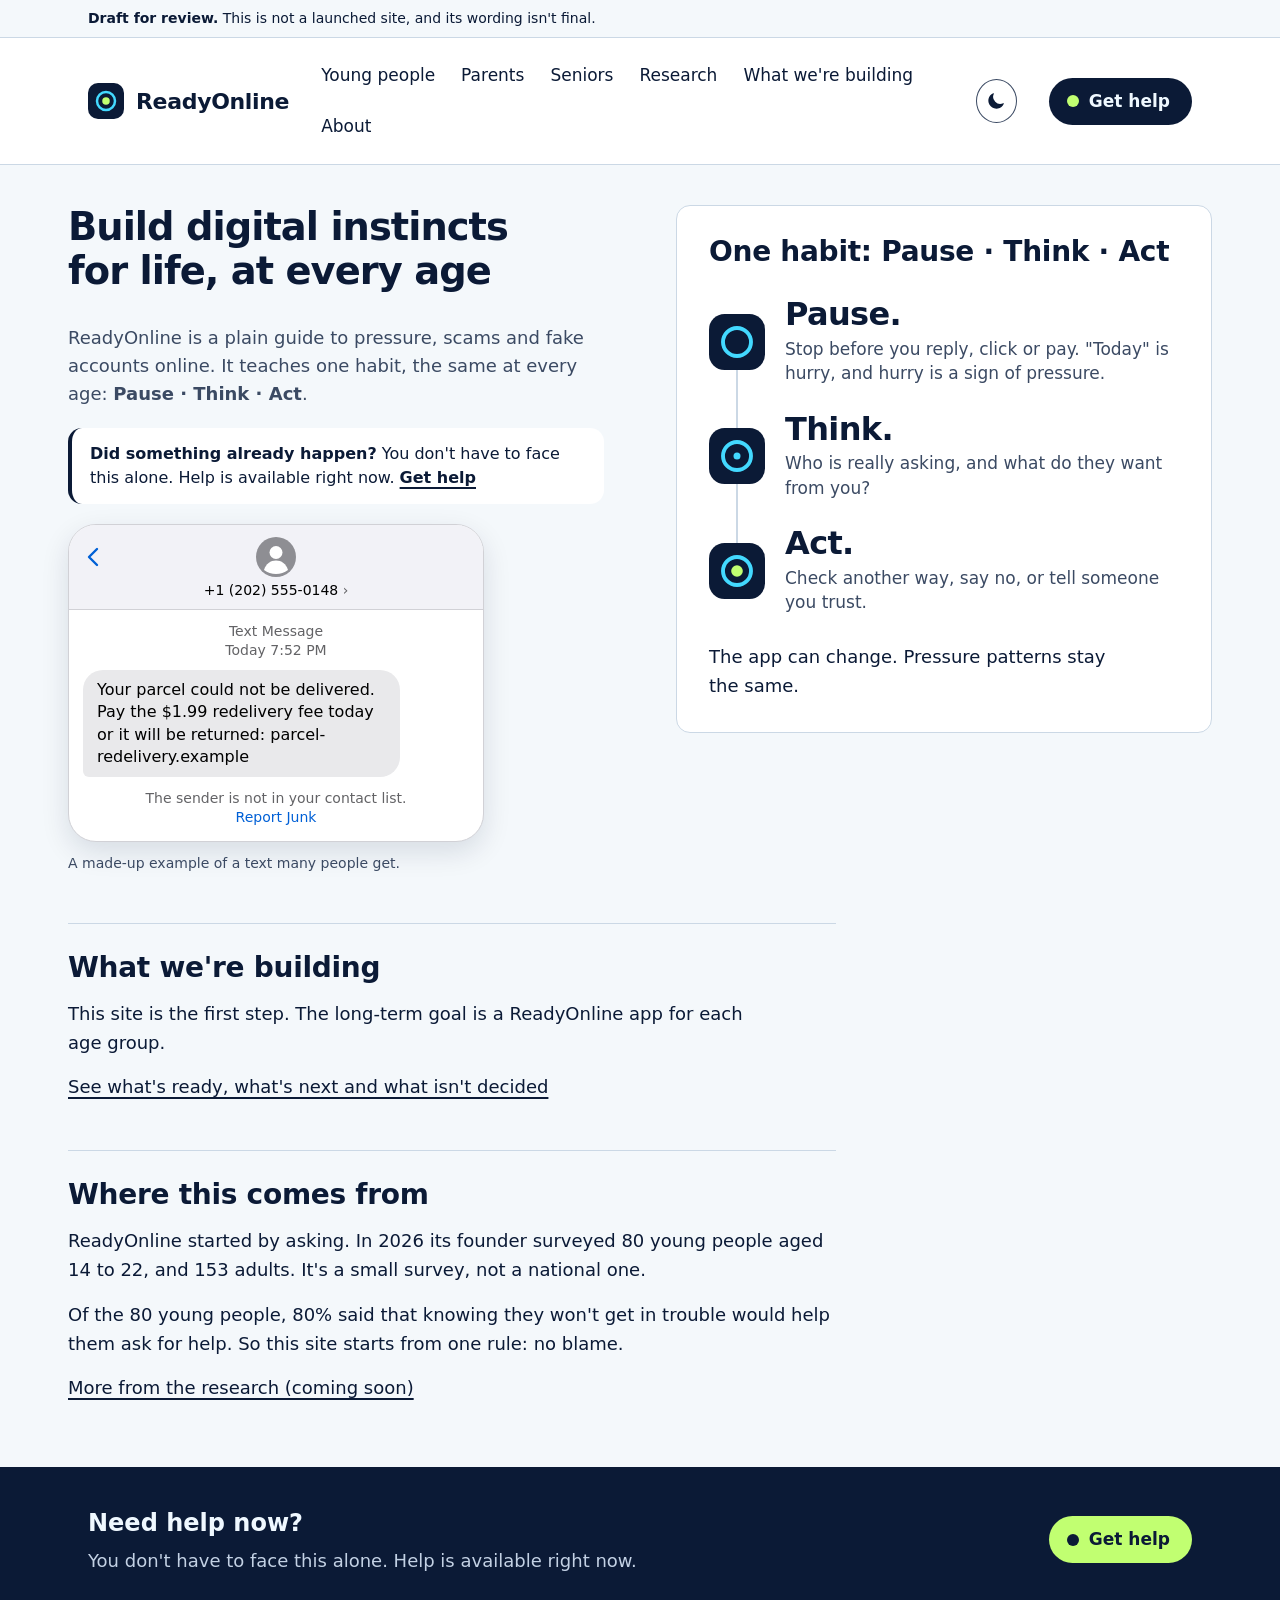
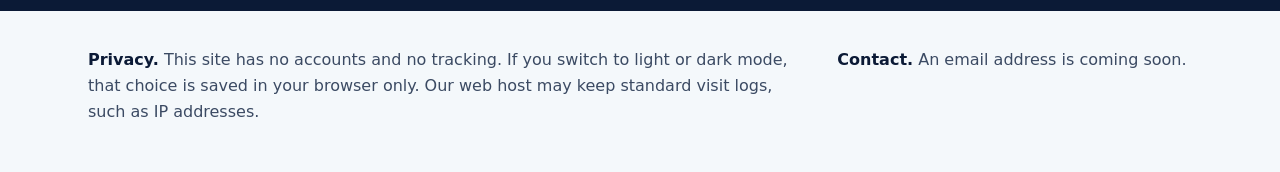
==== commit 0143a164: "Park the design selector; every page shows design A - No page loads looks.css or looks.js; both stay" ====
--- a/docs/index.html
+++ b/docs/index.html
@@ -8,9 +8,7 @@
 <meta name="description" content="ReadyOnline helps kids, teens, young adults, parents and seniors build one habit for staying safe online: Pause, Think, Act.">
 <link rel="icon" href="favicon.svg" type="image/svg+xml">
 <link rel="stylesheet" href="styles.css">
-<link rel="stylesheet" href="looks.css">
 <script src="theme.js"></script>
-<script src="looks.js"></script>
 </head>
 <body>
 <a class="skip-link" href="#main">Skip to main content</a>
@@ -109,7 +107,7 @@
 
 <footer class="site-footer">
   <div class="wrap footer-grid">
-    <p><strong>Privacy.</strong> This site has no accounts and no tracking. If you switch to light or dark mode, or pick a design, that choice is saved in your browser only. Our web host may keep standard visit logs, such as IP addresses.</p>
+    <p><strong>Privacy.</strong> This site has no accounts and no tracking. If you switch to light or dark mode, that choice is saved in your browser only. Our web host may keep standard visit logs, such as IP addresses.</p>
     <p><strong>Contact.</strong> An email address is coming soon.</p>
   </div>
 </footer>
--- a/docs/styles.css
+++ b/docs/styles.css
@@ -806,7 +806,6 @@
   color: var(--ink);
   border-radius: var(--radius);
 }
-.age-anchor, .threat-block { scroll-margin-top: 24px; }
 .prose { overflow-wrap: break-word; }
 .prose h2 { font-size: clamp(1.75rem, 3vw, 2.25rem); }
 .prose h3 { font-size: 1.5rem; line-height: 1.35; }
@@ -856,19 +855,6 @@
 @media (max-width: 480px) {
   .read-aloud { padding: 4px 16px 20px; }
 }
-
-/* ---------- Shared threat disclosure ---------- */
-.threat-block {
-  max-width: 54rem;
-  margin-block: 16px 56px;
-  padding: 22px 24px;
-  background: var(--surface);
-  border: 1px solid var(--line);
-  border-radius: var(--radius);
-}
-.threat-block summary { cursor: pointer; }
-.threat-block summary h2 { display: inline; font-size: 1.5rem; line-height: 1.4; }
-.threat-block[open] summary { margin-bottom: 24px; }
 
 /* ---------- Sign chips (used by the walk-through) ---------- */
 .sign-chips { display: flex; flex-wrap: wrap; gap: 8px; margin: 16px 0; padding: 0; list-style: none; }
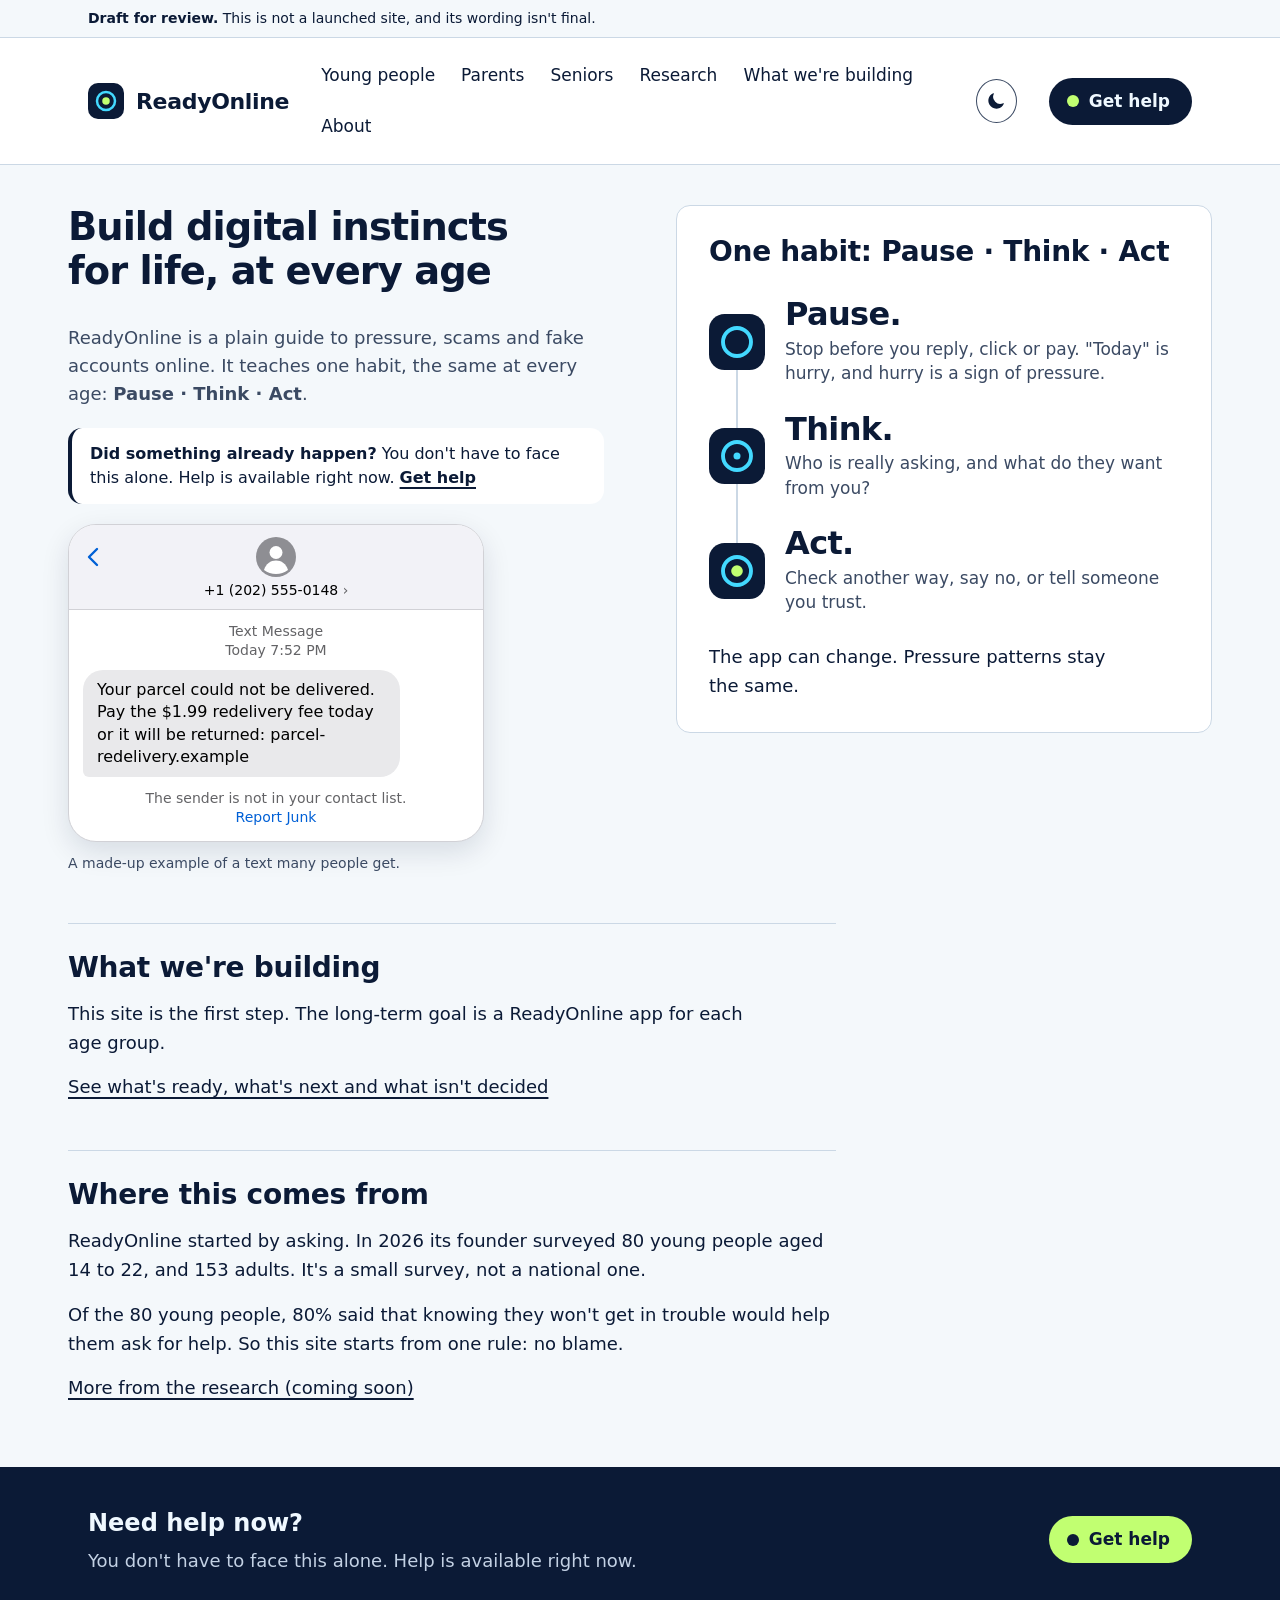
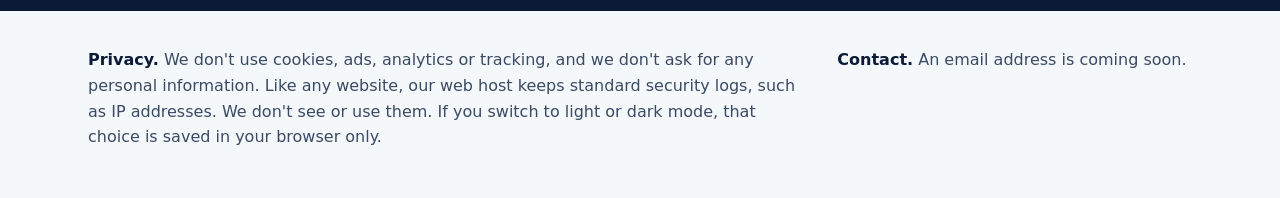
==== commit 7f24600b: "Reviewer feedback round; restore the 13 to 17 walk-through - 13 to 17: "an adult you trust" througho" ====
--- a/docs/index.html
+++ b/docs/index.html
@@ -107,7 +107,7 @@
 
 <footer class="site-footer">
   <div class="wrap footer-grid">
-    <p><strong>Privacy.</strong> This site has no accounts and no tracking. If you switch to light or dark mode, that choice is saved in your browser only. Our web host may keep standard visit logs, such as IP addresses.</p>
+    <p><strong>Privacy.</strong> We don't use cookies, ads, analytics or tracking, and we don't ask for any personal information. Like any website, our web host keeps standard security logs, such as IP addresses. We don't see or use them. If you switch to light or dark mode, that choice is saved in your browser only.</p>
     <p><strong>Contact.</strong> An email address is coming soon.</p>
   </div>
 </footer>
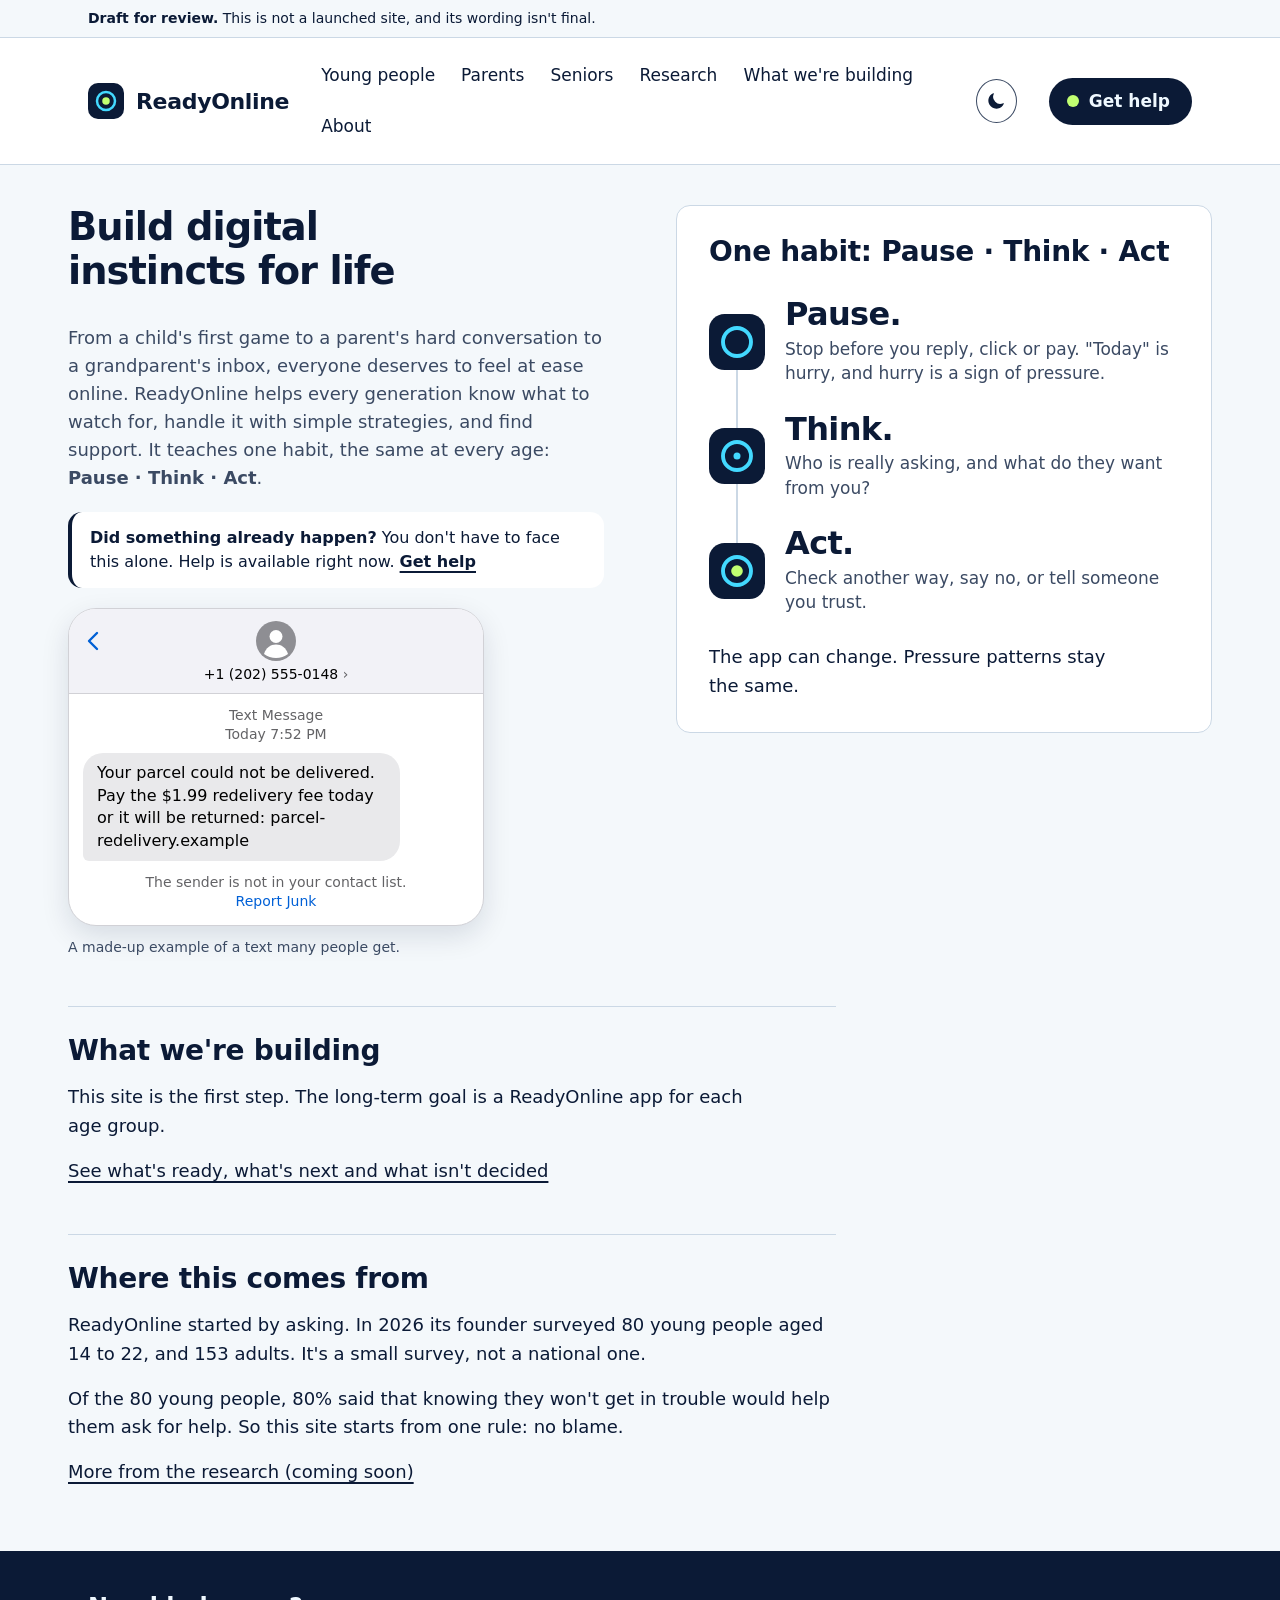
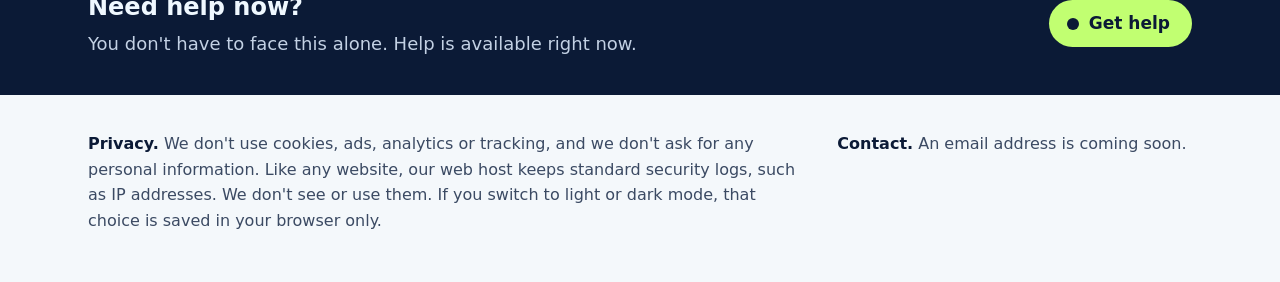
==== commit 90d4794a: "Home: mission statement (D-067) Heading "Build digital instincts for life" and the D-067 statement, " ====
--- a/docs/index.html
+++ b/docs/index.html
@@ -40,9 +40,9 @@
 
 <main id="main" class="wrap home-page">
   <div class="hero home-top">
-    <h1>Build digital instincts for life, at every age</h1>
+    <h1>Build digital instincts for life</h1>
     <div class="home-intro">
-      <p class="lead">ReadyOnline is a plain guide to pressure, scams and fake accounts online. It teaches one habit, the same at every age: <strong>Pause · Think · Act</strong>.</p>
+      <p class="lead">From a child's first game to a parent's hard conversation to a grandparent's inbox, everyone deserves to feel at ease online. ReadyOnline helps every generation know what to watch for, handle it with simple strategies, and find support. It teaches one habit, the same at every age: <strong>Pause · Think · Act</strong>.</p>
       <p class="home-help"><strong>Did something already happen?</strong> You don't have to face this alone. Help is available right now. <a href="get-help/index.html"><strong>Get help</strong></a></p>
     </div>
     <figure class="sms home-example" aria-labelledby="sms-caption">
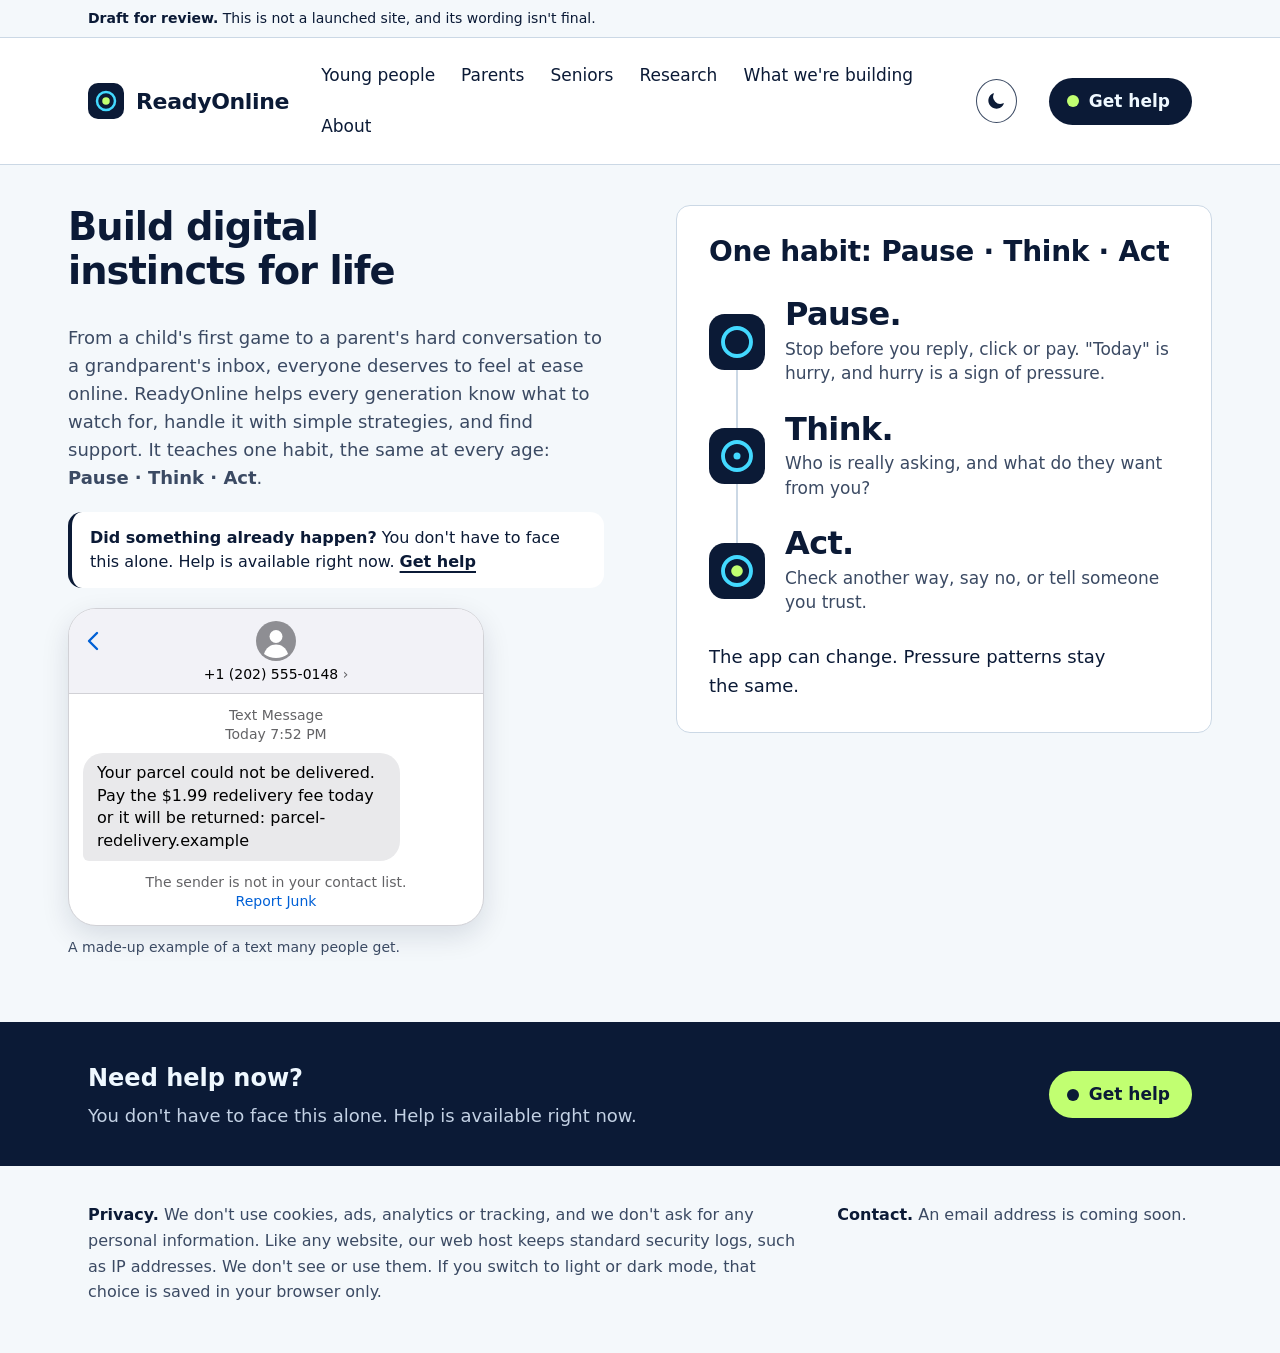
==== commit 6f16d747: "Home: remove the lower sections for now Removes "What we're building" and "Where this comes from" fr" ====
--- a/docs/index.html
+++ b/docs/index.html
@@ -81,17 +81,6 @@
       <p>The app can change. Pressure patterns stay the same.</p>
     </section>
   </div>
-  <section class="home-section prose" aria-labelledby="building-title">
-    <h2 id="building-title">What we're building</h2>
-    <p>This site is the first step. The long-term goal is a ReadyOnline app for each age group.</p>
-    <p><a href="what-were-building/index.html">See what's ready, what's next and what isn't decided</a></p>
-  </section>
-  <section class="home-section prose" aria-labelledby="research-title">
-    <h2 id="research-title">Where this comes from</h2>
-    <p>ReadyOnline started by asking. In 2026 its founder surveyed 80 young people aged 14 to 22, and 153 adults. It's a small survey, not a national one.</p>
-    <p>Of the 80 young people, 80% said that knowing they won't get in trouble would help them ask for help. So this site starts from one rule: no blame.</p>
-    <p><a href="research/index.html">More from the research (coming soon)</a></p>
-  </section>
 </main>
 
 
--- a/docs/styles.css
+++ b/docs/styles.css
@@ -823,7 +823,6 @@
   border-radius: var(--radius);
   background: var(--surface);
 }
-.proposal { color: var(--ink-soft); font-size: 1rem; margin-bottom: 16px; }
 
 /* ---------- Age pages: one short page per group (D-066) ---------- */
 .age-page { width: 100%; }
@@ -835,7 +834,6 @@
 .age-page h2[id], .age-page .walkthrough { scroll-margin-top: 24px; }
 .crumb { margin-bottom: 12px; font-size: 1rem; line-height: 1.5; }
 .crumb a::before { content: "\2190\00a0"; }
-.age-page h1 + .proposal { margin-top: 8px; }
 .walk-help { margin-top: 20px; }
 .grown-up-note { margin-top: 0; }
 .read-aloud {
@@ -851,7 +849,6 @@
 .chooser { padding-block: 8px 24px; }
 .chooser .door-list { margin-top: 8px; }
 .soon-line { color: var(--ink-soft); }
-.proposal-inline { display: block; margin-top: 4px; color: var(--ink-soft); font-size: 1rem; }
 @media (max-width: 480px) {
   .read-aloud { padding: 4px 16px 20px; }
 }
@@ -970,7 +967,6 @@
 main .doors .young-doors .door { display: block; padding: 24px 20px; }
 main .doors .young-doors .door-name { font-size: clamp(1.125rem, 1.65vw, 1.5rem); line-height: 1.4; }
 main .doors .young-doors .door-line { margin-top: 12px; font-size: 1rem; }
-.door-proposal { display: block; margin-top: 16px; color: var(--ink-soft); font-size: 0.875rem; line-height: 1.5; }
 main .doors .young-doors li { min-width: 0; }
 main .doors .young-doors li:nth-child(3) { border-top: 0; }
 @media (max-width: 760px) {
@@ -1032,8 +1028,6 @@
   .home-habit { padding: 20px 16px 24px; }
   .home-habit h2 { font-size: 1.5rem; margin-bottom: 20px; }
 }
-.home-section { max-width: 48rem; margin-top: 48px; padding-top: 28px; border-top: 1px solid var(--line); }
-.home-section h2 { font-size: 1.75rem; }
 
 /* A made-up message is real text, with no working address or animation. */
 /* A trimmed phone screenshot of a text (SMS) from an unknown sender.
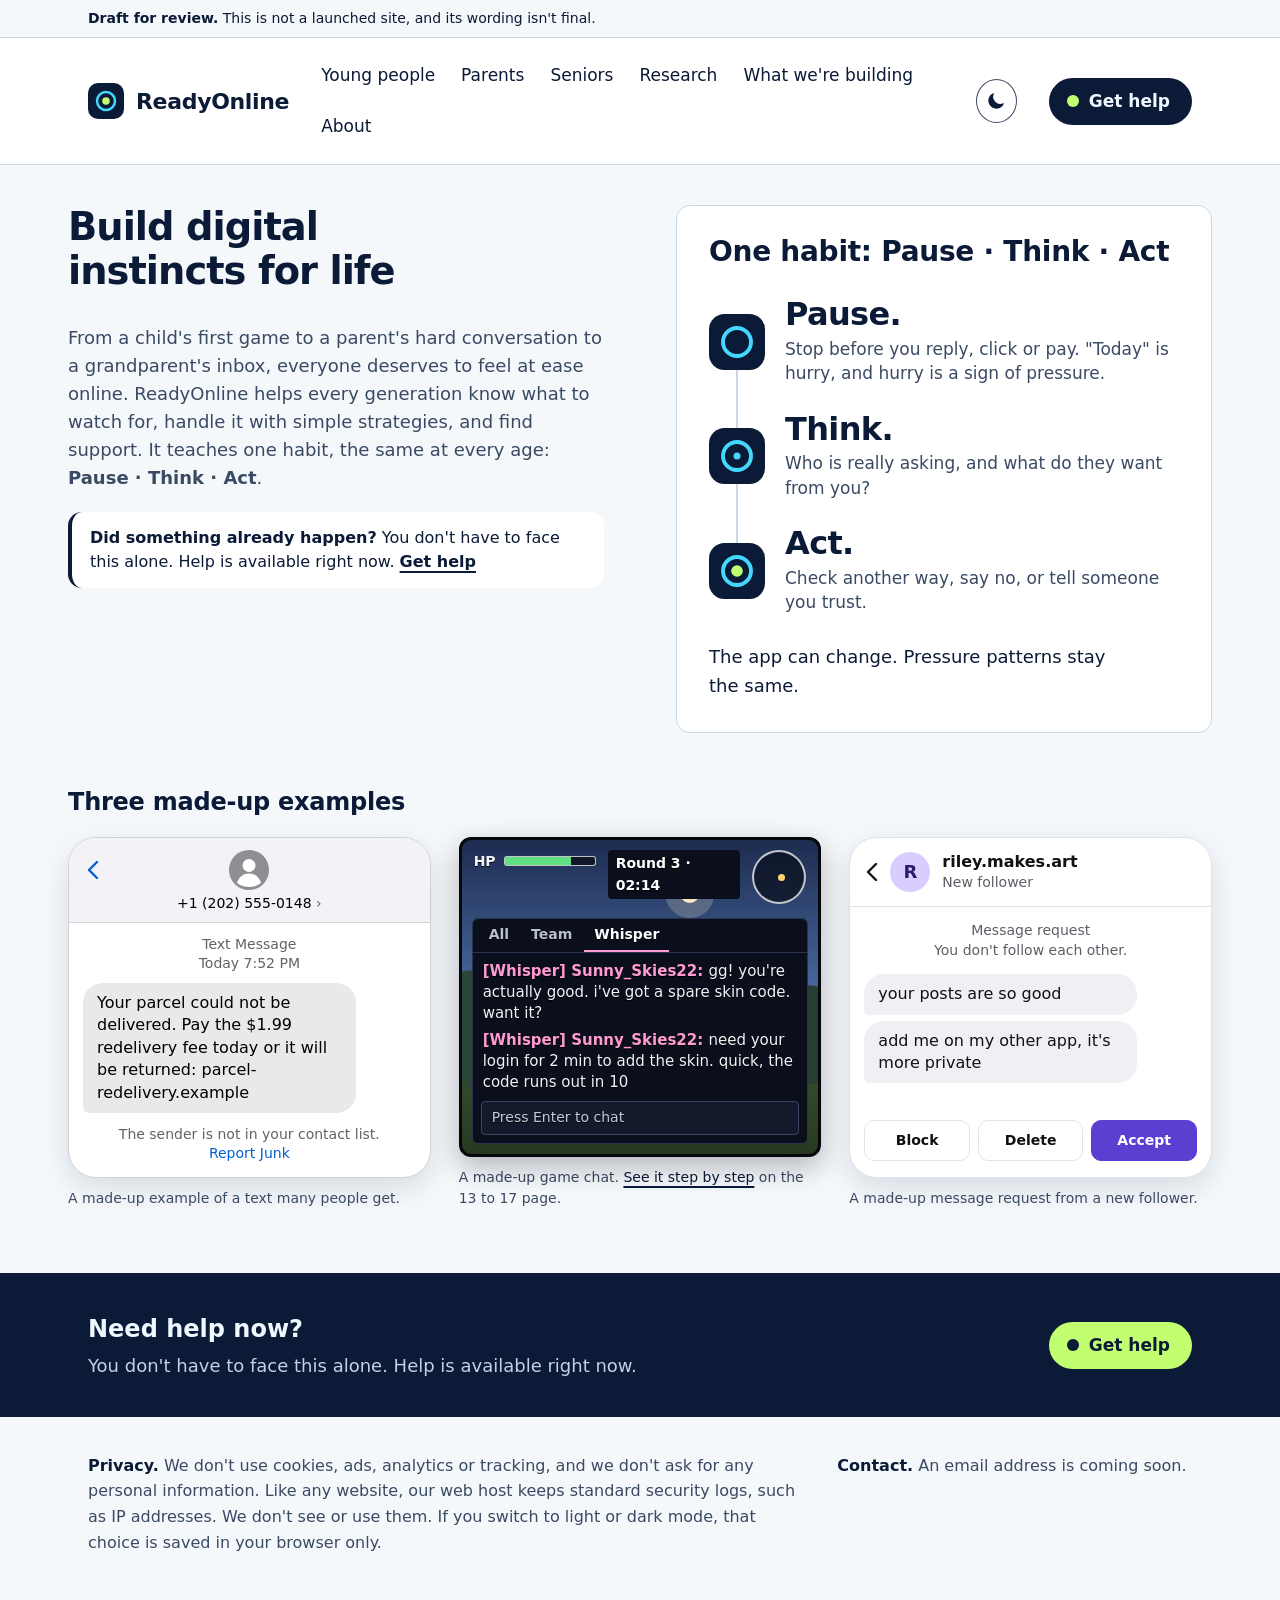
==== commit 192d6916: "Home: a row of three made-up examples Under the top, a full-width row: the parcel text message (move" ====
--- a/docs/index.html
+++ b/docs/index.html
@@ -45,23 +45,6 @@
       <p class="lead">From a child's first game to a parent's hard conversation to a grandparent's inbox, everyone deserves to feel at ease online. ReadyOnline helps every generation know what to watch for, handle it with simple strategies, and find support. It teaches one habit, the same at every age: <strong>Pause · Think · Act</strong>.</p>
       <p class="home-help"><strong>Did something already happen?</strong> You don't have to face this alone. Help is available right now. <a href="get-help/index.html"><strong>Get help</strong></a></p>
     </div>
-    <figure class="sms home-example" aria-labelledby="sms-caption">
-      <div class="sms-screen">
-        <div class="sms-top">
-          <svg class="sms-back" viewBox="0 0 12 20" aria-hidden="true" focusable="false"><path d="M10 2 2 10l8 8" fill="none" stroke="currentColor" stroke-width="2.4" stroke-linecap="round" stroke-linejoin="round"/></svg>
-          <div class="sms-contact">
-            <svg class="sms-avatar" viewBox="0 0 40 40" aria-hidden="true" focusable="false"><circle cx="20" cy="20" r="20" class="sms-avatar-bg"/><circle cx="20" cy="15.5" r="6.5" class="sms-avatar-fg"/><path d="M8 33c1.8-6.2 6.6-9.5 12-9.5s10.2 3.3 12 9.5a19.9 19.9 0 0 1-24 0Z" class="sms-avatar-fg"/></svg>
-            <p class="sms-number"><span class="visually-hidden">From </span>+1 (202) 555-0148<span class="sms-chevron" aria-hidden="true"> ›</span></p>
-          </div>
-        </div>
-        <div class="sms-thread">
-          <p class="sms-meta">Text Message<br>Today 7:52 PM</p>
-          <p class="sms-bubble">Your parcel could not be delivered. Pay the $1.99 redelivery fee today or it will be returned: parcel-redelivery.example</p>
-          <p class="sms-junk">The sender is not in your contact list.<br><span class="sms-junk-link">Report Junk</span></p>
-        </div>
-      </div>
-      <figcaption id="sms-caption">A made-up example of a text many people get.</figcaption>
-    </figure>
     <section class="home-habit" aria-labelledby="habit-title">
       <h2 id="habit-title">One habit: Pause · Think · Act</h2>
         <ol class="pta" aria-label="The habit, in three steps">
@@ -81,6 +64,65 @@
       <p>The app can change. Pressure patterns stay the same.</p>
     </section>
   </div>
+  <section class="home-examples" aria-labelledby="examples-title">
+    <h2 id="examples-title">Three made-up examples</h2>
+    <div class="example-row">
+      <figure class="sms" aria-labelledby="sms-caption">
+        <div class="sms-screen">
+          <div class="sms-top">
+            <svg class="sms-back" viewBox="0 0 12 20" aria-hidden="true" focusable="false"><path d="M10 2 2 10l8 8" fill="none" stroke="currentColor" stroke-width="2.4" stroke-linecap="round" stroke-linejoin="round"/></svg>
+            <div class="sms-contact">
+              <svg class="sms-avatar" viewBox="0 0 40 40" aria-hidden="true" focusable="false"><circle cx="20" cy="20" r="20" class="sms-avatar-bg"/><circle cx="20" cy="15.5" r="6.5" class="sms-avatar-fg"/><path d="M8 33c1.8-6.2 6.6-9.5 12-9.5s10.2 3.3 12 9.5a19.9 19.9 0 0 1-24 0Z" class="sms-avatar-fg"/></svg>
+              <p class="sms-number"><span class="visually-hidden">From </span>+1 (202) 555-0148<span class="sms-chevron" aria-hidden="true"> ›</span></p>
+            </div>
+          </div>
+          <div class="sms-thread">
+            <p class="sms-meta">Text Message<br>Today 7:52 PM</p>
+            <p class="sms-bubble">Your parcel could not be delivered. Pay the $1.99 redelivery fee today or it will be returned: parcel-redelivery.example</p>
+            <p class="sms-junk">The sender is not in your contact list.<br><span class="sms-junk-link">Report Junk</span></p>
+          </div>
+        </div>
+        <figcaption id="sms-caption">A made-up example of a text many people get.</figcaption>
+      </figure>
+      <figure class="game-example" aria-labelledby="game-caption">
+        <div class="game-screen">
+          <div class="game-hud" aria-hidden="true">
+            <div class="game-hp"><span class="game-hp-label">HP</span><span class="game-hp-bar"><span></span></span></div>
+            <p class="game-timer">Round 3 · 02:14</p>
+            <div class="game-map"><span class="game-map-dot"></span></div>
+          </div>
+          <div class="game-chatbox">
+            <div class="game-tabs"><span>All</span><span>Team</span><span class="is-on">Whisper</span></div>
+            <div class="game-log">
+              <p class="game-line game-whisper"><span class="game-channel">[Whisper] </span><span class="game-who">Sunny_Skies22: </span>gg! you're actually good. i've got a spare skin code. want it?</p>
+              <p class="game-line game-whisper"><span class="game-channel">[Whisper] </span><span class="game-who">Sunny_Skies22: </span>need your login for 2 min to add the skin. quick, the code runs out in 10</p>
+            </div>
+            <p class="game-input">Press Enter to chat</p>
+          </div>
+        </div>
+        <figcaption id="game-caption">A made-up game chat. <a href="young-people/13-to-17/index.html#free-skin">See it step by step</a> on the 13 to 17 page.</figcaption>
+      </figure>
+      <figure class="dm" aria-labelledby="dm-caption">
+        <div class="dm-screen">
+          <div class="dm-top">
+            <svg class="dm-back" viewBox="0 0 12 20" aria-hidden="true" focusable="false"><path d="M10 2 2 10l8 8" fill="none" stroke="currentColor" stroke-width="2.4" stroke-linecap="round" stroke-linejoin="round"/></svg>
+            <span class="dm-avatar" aria-hidden="true">R</span>
+            <div class="dm-who">
+              <p class="dm-name"><span class="visually-hidden">From </span>riley.makes.art</p>
+              <p class="dm-sub">New follower</p>
+            </div>
+          </div>
+          <div class="dm-thread">
+            <p class="dm-request">Message request<br>You don't follow each other.</p>
+            <p class="dm-bubble">your posts are so good</p>
+            <p class="dm-bubble">add me on my other app, it's more private</p>
+          </div>
+          <div class="dm-actions" aria-hidden="true"><span>Block</span><span>Delete</span><span class="dm-accept">Accept</span></div>
+        </div>
+        <figcaption id="dm-caption">A made-up message request from a new follower.</figcaption>
+      </figure>
+    </div>
+  </section>
 </main>
 
 
--- a/docs/styles.css
+++ b/docs/styles.css
@@ -983,8 +983,8 @@
 }
 :root .home-page .home-top.hero {
   grid-template-columns: minmax(0, 1fr) minmax(0, 1fr);
-  grid-template-areas: "heading habit" "intro habit" "example habit";
-  grid-template-rows: auto auto 1fr;
+  grid-template-areas: "heading habit" "intro habit";
+  grid-template-rows: auto 1fr;
   align-items: start;
   gap: 20px 72px;
   padding-block: 40px 0;
@@ -1013,7 +1013,111 @@
   line-height: 1.5;
 }
 .doors-note { margin-top: 12px; font-size: 1rem; line-height: 1.5; }
-.home-example { grid-area: example; max-width: 34rem; margin-top: 4px; }
+/* Three made-up examples in a row: a text, a game chat and a social app message request */
+.home-examples { margin-top: 56px; }
+.home-examples > h2 { font-size: 1.5rem; margin-bottom: 20px; }
+.example-row {
+  display: grid;
+  grid-template-columns: repeat(3, minmax(0, 1fr));
+  gap: 28px;
+  align-items: stretch;
+}
+.example-row > figure { display: flex; flex-direction: column; min-width: 0; margin: 0; }
+.example-row .sms-screen,
+.example-row .dm-screen,
+.example-row .game-screen { flex: 1; max-width: none; }
+.example-row .game-screen { min-height: 0; }
+.example-row figcaption { margin-top: 10px; color: var(--ink-soft); font-size: 0.875rem; line-height: 1.5; }
+@media (max-width: 999px) {
+  .example-row { grid-template-columns: minmax(0, 30rem); gap: 36px; }
+}
+
+/* A made-up social app (no real app's name, logo or look): a message request from a new follower */
+.dm {
+  --dm-screen: #ffffff;
+  --dm-rule: #e2e2e8;
+  --dm-text: #111114;
+  --dm-soft: #5e5e66;
+  --dm-bubble: #efeff4;
+  --dm-accent: #5b3fd1;
+  --dm-accent-text: #ffffff;
+  --dm-avatar: #d9ccff;
+  --dm-avatar-text: #2a1d6e;
+}
+:root[data-theme="dark"] .dm {
+  --dm-screen: #0f0f12;
+  --dm-rule: #2c2c33;
+  --dm-text: #f4f4f6;
+  --dm-soft: #a4a4ae;
+  --dm-bubble: #26262c;
+  --dm-accent: #a996ff;
+  --dm-accent-text: #111114;
+  --dm-avatar: #4b3a99;
+  --dm-avatar-text: #ffffff;
+}
+@media (prefers-color-scheme: dark) {
+  :root:not([data-theme="light"]) .dm {
+    --dm-screen: #0f0f12;
+    --dm-rule: #2c2c33;
+    --dm-text: #f4f4f6;
+    --dm-soft: #a4a4ae;
+    --dm-bubble: #26262c;
+    --dm-accent: #a996ff;
+    --dm-accent-text: #111114;
+    --dm-avatar: #4b3a99;
+    --dm-avatar-text: #ffffff;
+  }
+}
+.dm-screen {
+  display: flex;
+  flex-direction: column;
+  overflow: hidden;
+  border: 1px solid var(--dm-rule);
+  border-radius: 28px;
+  background: var(--dm-screen);
+  color: var(--dm-text);
+  font-family: system-ui, -apple-system, "Segoe UI", Roboto, sans-serif;
+  box-shadow: 0 10px 28px rgba(11, 26, 54, 0.12);
+}
+.dm-top { display: flex; align-items: center; gap: 12px; padding: 14px 16px; border-bottom: 1px solid var(--dm-rule); }
+.dm-back { flex: none; width: 12px; height: 20px; color: var(--dm-text); }
+.dm-avatar {
+  display: grid;
+  place-items: center;
+  flex: none;
+  width: 40px;
+  height: 40px;
+  border-radius: 50%;
+  background: var(--dm-avatar);
+  color: var(--dm-avatar-text);
+  font-weight: 700;
+}
+.dm .dm-name { margin: 0; font-size: 1rem; font-weight: 700; line-height: 1.3; }
+.dm .dm-sub { margin: 0; font-size: 0.875rem; line-height: 1.3; color: var(--dm-soft); }
+.dm-thread { flex: 1; padding: 14px; }
+.dm .dm-request { margin: 0 0 14px; text-align: center; font-size: 0.875rem; line-height: 1.4; color: var(--dm-soft); }
+.dm .dm-bubble {
+  max-width: 82%;
+  margin: 0;
+  padding: 9px 14px;
+  border-radius: 20px 20px 20px 6px;
+  background: var(--dm-bubble);
+  color: var(--dm-text);
+  font-size: 1rem;
+  line-height: 1.4;
+}
+.dm .dm-bubble + .dm-bubble { margin-top: 6px; }
+.dm-actions { display: flex; gap: 8px; padding: 0 14px 16px; }
+.dm-actions span {
+  flex: 1;
+  padding: 8px 6px;
+  border: 1px solid var(--dm-rule);
+  border-radius: 10px;
+  text-align: center;
+  font-size: 0.875rem;
+  font-weight: 700;
+}
+.dm-actions .dm-accept { border-color: var(--dm-accent); background: var(--dm-accent); color: var(--dm-accent-text); }
 .home-habit {
   grid-area: habit;
   min-width: 0;
@@ -1129,7 +1233,7 @@
 @media (max-width: 999px) {
   :root .home-page .home-top.hero {
     grid-template-columns: minmax(0, 1fr);
-    grid-template-areas: "heading" "intro" "example" "habit";
+    grid-template-areas: "heading" "intro" "habit";
     grid-template-rows: auto;
     gap: 24px;
   }
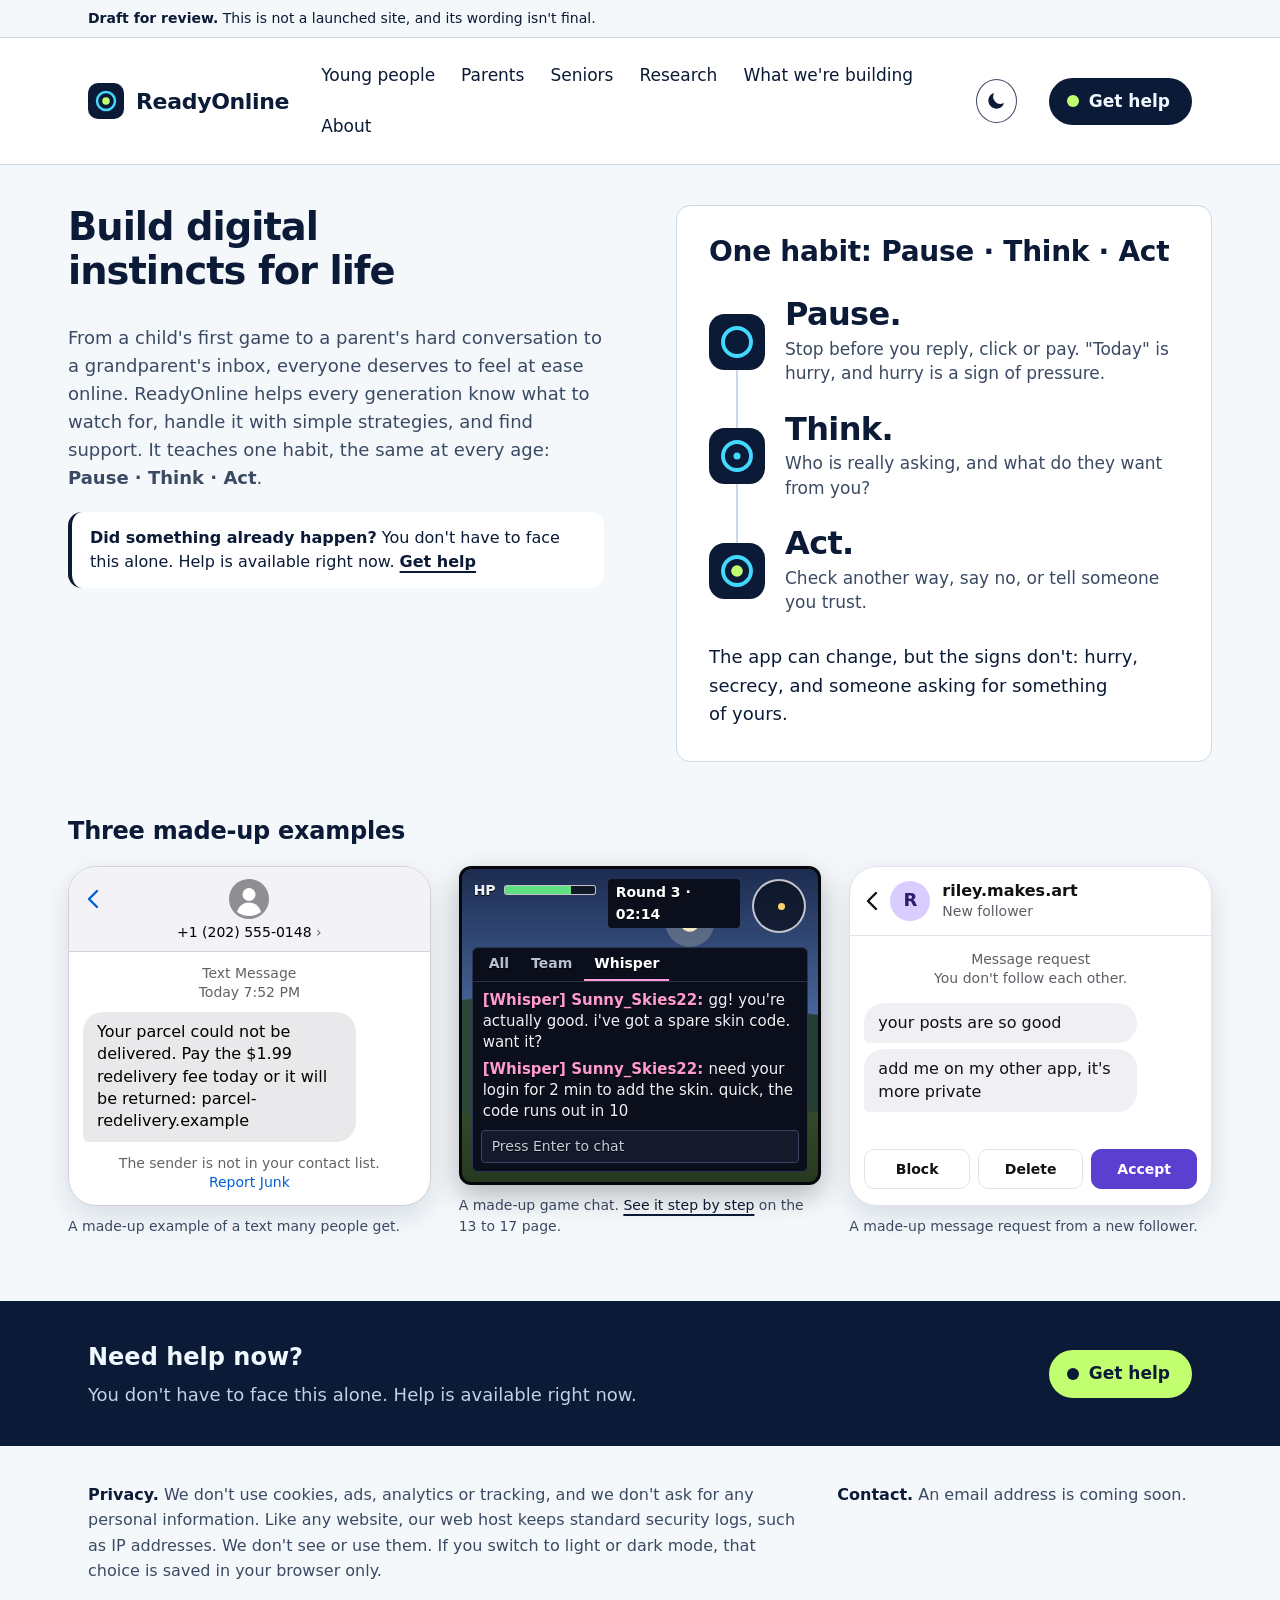
==== commit f20b547f: "Home: say which signs stay the same in every app "The app can change. Pressure patterns stay the sam" ====
--- a/docs/index.html
+++ b/docs/index.html
@@ -61,7 +61,7 @@
             <p><span class="pta-word">Act.</span> <span class="pta-line">Check another way, say no, or tell someone you trust.</span></p>
           </li>
         </ol>
-      <p>The app can change. Pressure patterns stay the same.</p>
+      <p>The app can change, but the signs don't: hurry, secrecy, and someone asking for something of yours.</p>
     </section>
   </div>
   <section class="home-examples" aria-labelledby="examples-title">
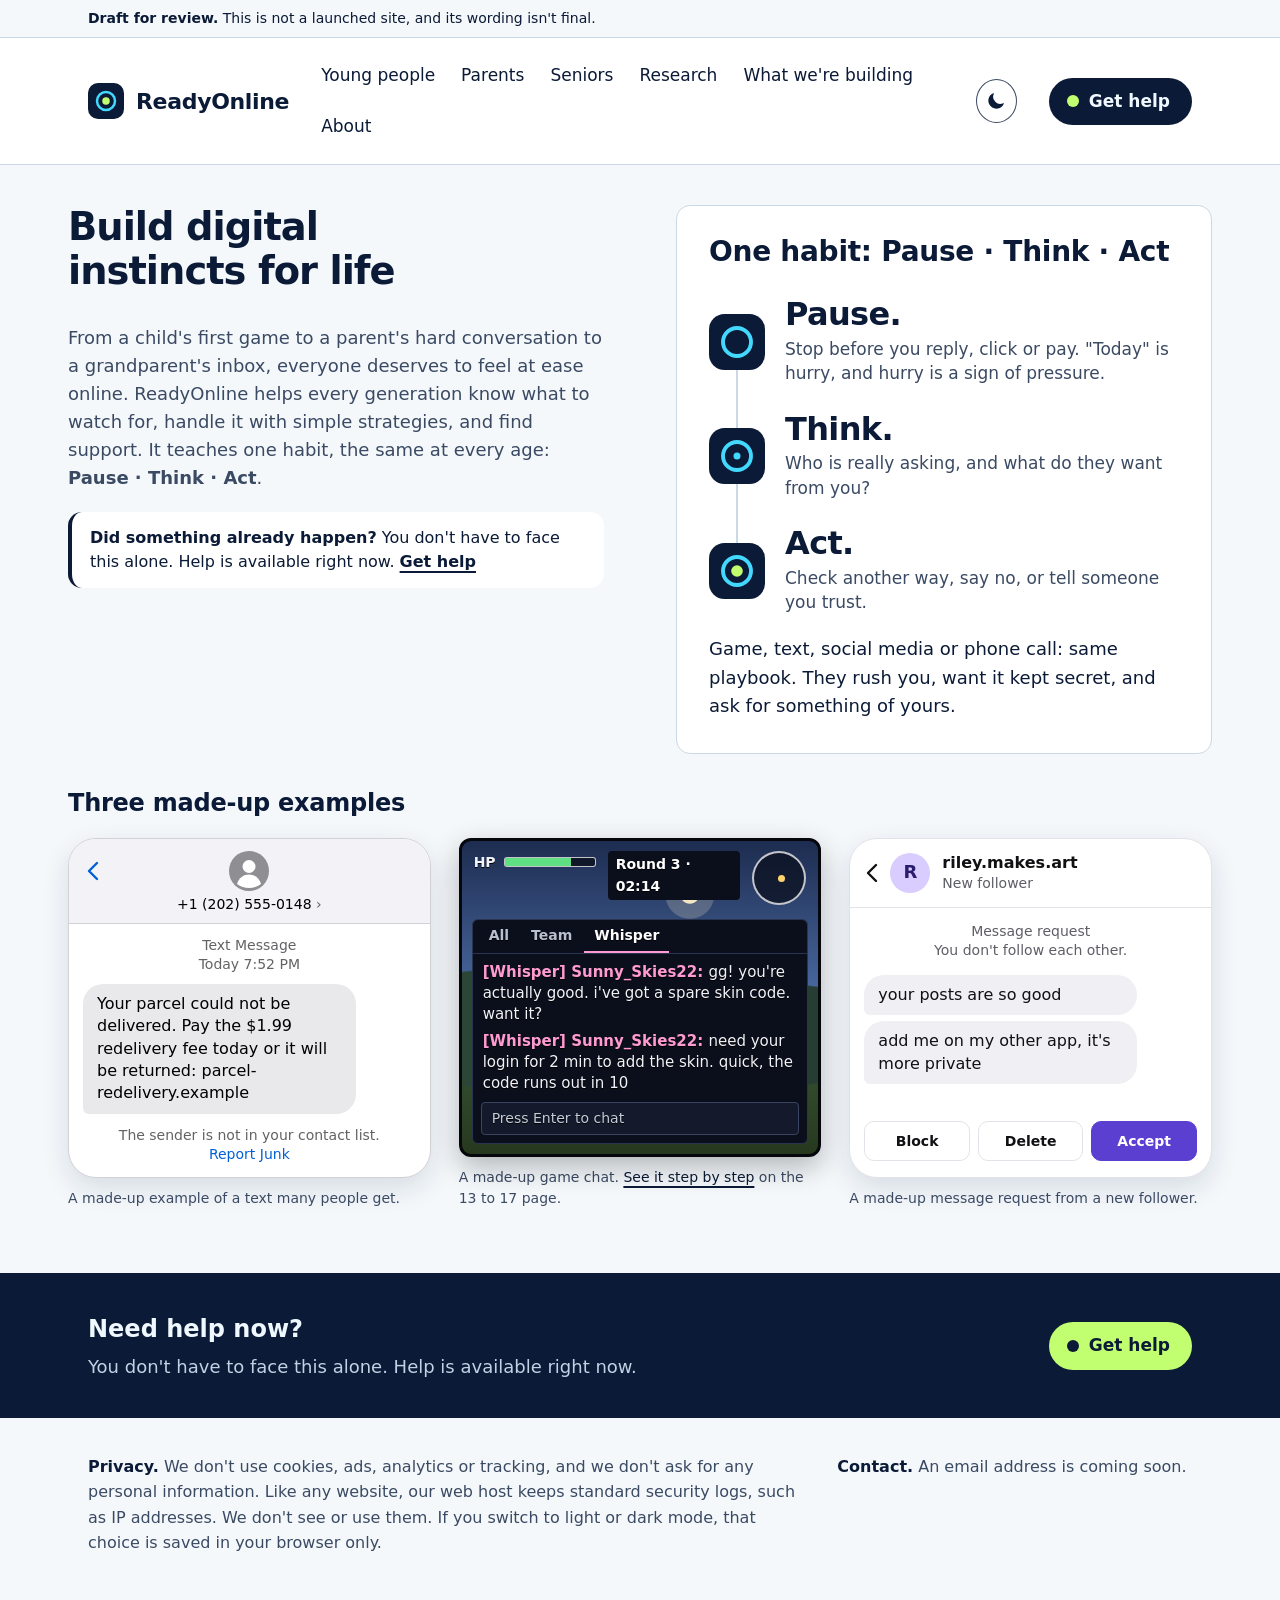
==== commit 9365b106: "Home: "same playbook" line under Pause, Think, Act "Game, text, social media or phone call: same pla" ====
--- a/docs/index.html
+++ b/docs/index.html
@@ -61,7 +61,7 @@
             <p><span class="pta-word">Act.</span> <span class="pta-line">Check another way, say no, or tell someone you trust.</span></p>
           </li>
         </ol>
-      <p>The app can change, but the signs don't: hurry, secrecy, and someone asking for something of yours.</p>
+      <p>Game, text, social media or phone call: same playbook. They rush you, want it kept secret, and ask for something of yours.</p>
     </section>
   </div>
   <section class="home-examples" aria-labelledby="examples-title">
--- a/docs/styles.css
+++ b/docs/styles.css
@@ -1014,7 +1014,7 @@
 }
 .doors-note { margin-top: 12px; font-size: 1rem; line-height: 1.5; }
 /* Three made-up examples in a row: a text, a game chat and a social app message request */
-.home-examples { margin-top: 56px; }
+.home-examples { margin-top: 36px; }
 .home-examples > h2 { font-size: 1.5rem; margin-bottom: 20px; }
 .example-row {
   display: grid;
@@ -1127,7 +1127,7 @@
   background: var(--surface);
 }
 .home-habit h2 { font-size: 1.75rem; line-height: 1.25; margin-bottom: 28px; }
-.home-habit > p { margin-top: 28px; }
+.home-habit > p { margin-top: 20px; }
 @media (max-width: 480px) {
   .home-habit { padding: 20px 16px 24px; }
   .home-habit h2 { font-size: 1.5rem; margin-bottom: 20px; }
